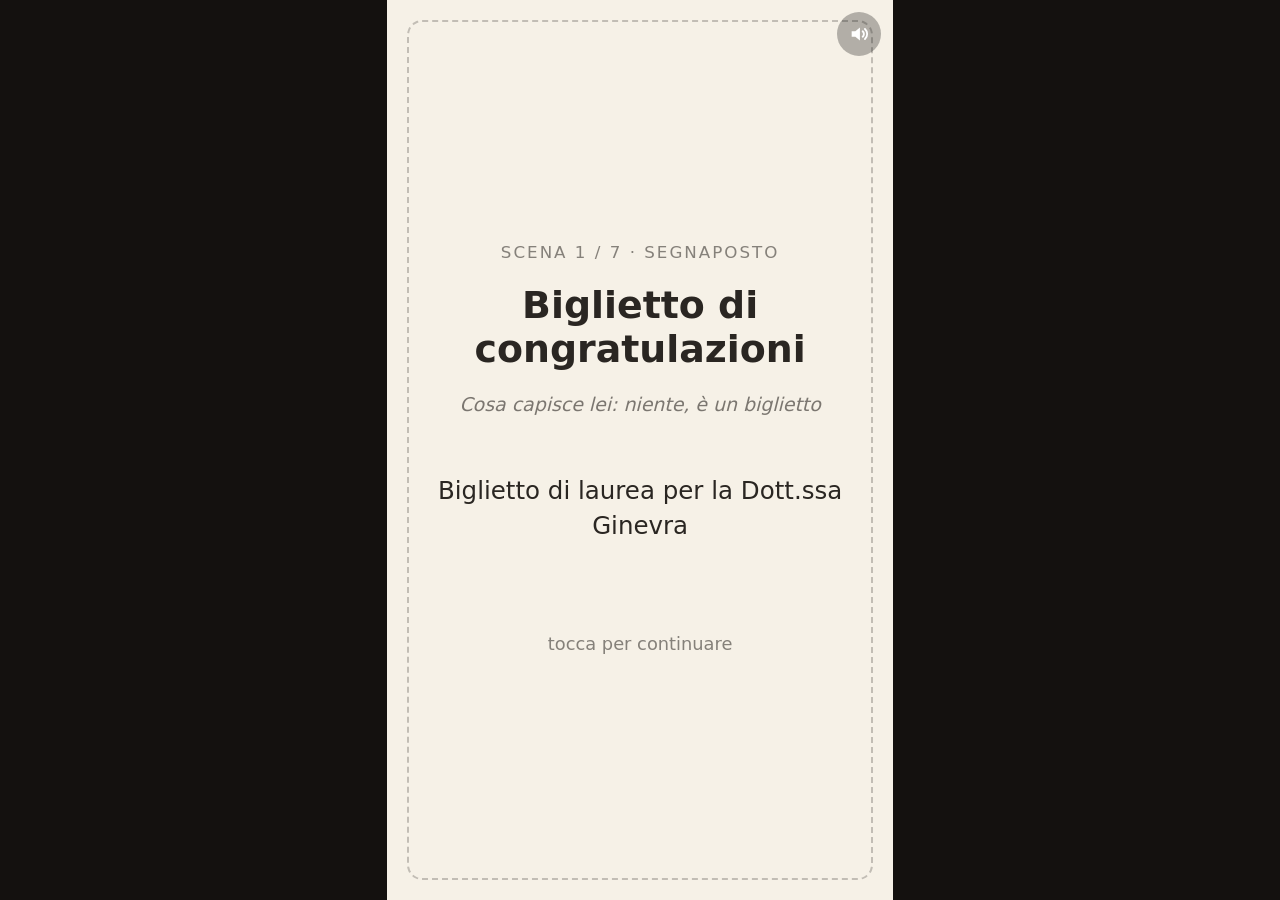
==== index.html @ 0f9c4acb "Impalcatura: motore scene, audio, input e 7 scene segnaposto - Shell della pagina con palco vertical" ====
<!doctype html>
<html lang="it">
<head>
  <meta charset="utf-8">
  <meta name="viewport" content="width=device-width, initial-scale=1">
  <meta name="robots" content="noindex, nofollow">
  <meta name="theme-color" content="#14110f">
  <title>Per Ginevra</title>
  <link rel="icon" href="data:,">
  <link rel="stylesheet" href="css/base.css">
  <link rel="stylesheet" href="css/scenes.css">
</head>
<body>
  <div id="frame">
    <main id="stage"></main>

    <button id="mute" type="button" aria-label="Disattiva audio" aria-pressed="false">
      <svg viewBox="0 0 24 24" width="22" height="22" fill="none" stroke="currentColor"
           stroke-width="2" stroke-linecap="round" stroke-linejoin="round" aria-hidden="true">
        <path d="M4 9v6h4l5 4V5L8 9H4z" fill="currentColor" stroke="none"/>
        <g class="mute__onde">
          <path d="M16 9a4 4 0 0 1 0 6"/>
          <path d="M18.5 6.5a7.5 7.5 0 0 1 0 11"/>
        </g>
        <g class="mute__croce">
          <path d="M16.5 9.5l5 5"/>
          <path d="M21.5 9.5l-5 5"/>
        </g>
      </svg>
    </button>
  </div>

  <script type="module" src="js/main.js"></script>
</body>
</html>
---- css/base.css ----
/* Base: reset, palco verticale, pulsante mute. Gli stili delle scene stanno in scenes.css. */

:root {
  --sfondo-esterno: #14110f;
  --carta: #f6f1e7;
  --inchiostro: #2a2622;
  color-scheme: light;
}

*,
*::before,
*::after {
  box-sizing: border-box;
}

html,
body {
  height: 100%;
  margin: 0;
  overflow: hidden;
  overscroll-behavior: none;
  background: var(--sfondo-esterno);
}

body {
  font-family: system-ui, -apple-system, "Segoe UI", Roboto, sans-serif;
  color: var(--inchiostro);
  -webkit-tap-highlight-color: transparent;
  user-select: none;
}

/* Su telefono occupa tutto lo schermo; su desktop è una colonna 9:16 centrata. */
#frame {
  position: relative;
  height: 100vh;
  height: 100dvh;
  width: min(100vw, calc(100dvh * 9 / 16));
  margin: 0 auto;
}

/* container-type: le scene possono misurarsi sul palco con le unità cqw / cqh. */
#stage {
  position: absolute;
  inset: 0;
  overflow: hidden;
  background: var(--carta);
  container-type: size;
  touch-action: none;
}

.scene {
  position: absolute;
  inset: 0;
  opacity: 0;
  transition: opacity 0.4s ease;
  font-size: 4.4cqw;
}

.scene.is-active {
  opacity: 1;
}

.scene.is-leaving {
  opacity: 0;
  pointer-events: none;
}

#mute {
  position: absolute;
  top: 12px;
  right: 12px;
  z-index: 10;
  display: grid;
  place-items: center;
  width: 44px;
  height: 44px;
  padding: 0;
  border: 0;
  border-radius: 50%;
  background: rgba(0, 0, 0, 0.28);
  color: #fff;
  cursor: pointer;
}

#mute:focus-visible {
  outline: 2px solid #fff;
  outline-offset: 2px;
}

#mute .mute__croce,
#mute.is-muted .mute__onde {
  display: none;
}

#mute.is-muted .mute__croce {
  display: block;
}
---- css/scenes.css ----
/* Stili delle scene. Cresce una scena alla volta. */

/* ---------- Segnaposto (sparisce man mano che le scene vere arrivano) ---------- */

.segnaposto {
  display: flex;
  flex-direction: column;
  justify-content: center;
  gap: 1em;
  padding: 10cqw;
  text-align: center;
  cursor: pointer;
}

.segnaposto::before {
  content: "";
  position: absolute;
  inset: 4cqw;
  border: 2px dashed rgba(42, 38, 34, 0.25);
  border-radius: 3cqw;
  pointer-events: none;
}

.segnaposto p,
.segnaposto h1 {
  margin: 0;
}

.segnaposto__num {
  font-size: 0.75em;
  letter-spacing: 0.12em;
  text-transform: uppercase;
  opacity: 0.55;
}

.segnaposto__titolo {
  font-size: 1.7em;
  line-height: 1.15;
}

.segnaposto__capisce {
  font-size: 0.85em;
  font-style: italic;
  opacity: 0.6;
}

.segnaposto__passo {
  min-height: 4.5em;
  margin-top: 1.5em !important;
  font-size: 1.1em;
  line-height: 1.4;
}

.segnaposto__barra {
  height: 4px;
  border-radius: 2px;
  background: rgba(42, 38, 34, 0.15);
  overflow: hidden;
}

.segnaposto__barra[hidden] {
  display: block;
  visibility: hidden;
}

.segnaposto__barra i {
  display: block;
  height: 100%;
  background: currentColor;
  transform: scaleX(0);
  transform-origin: left;
}

.segnaposto__gesto {
  min-height: 1.4em;
  font-size: 0.8em;
  opacity: 0.55;
}
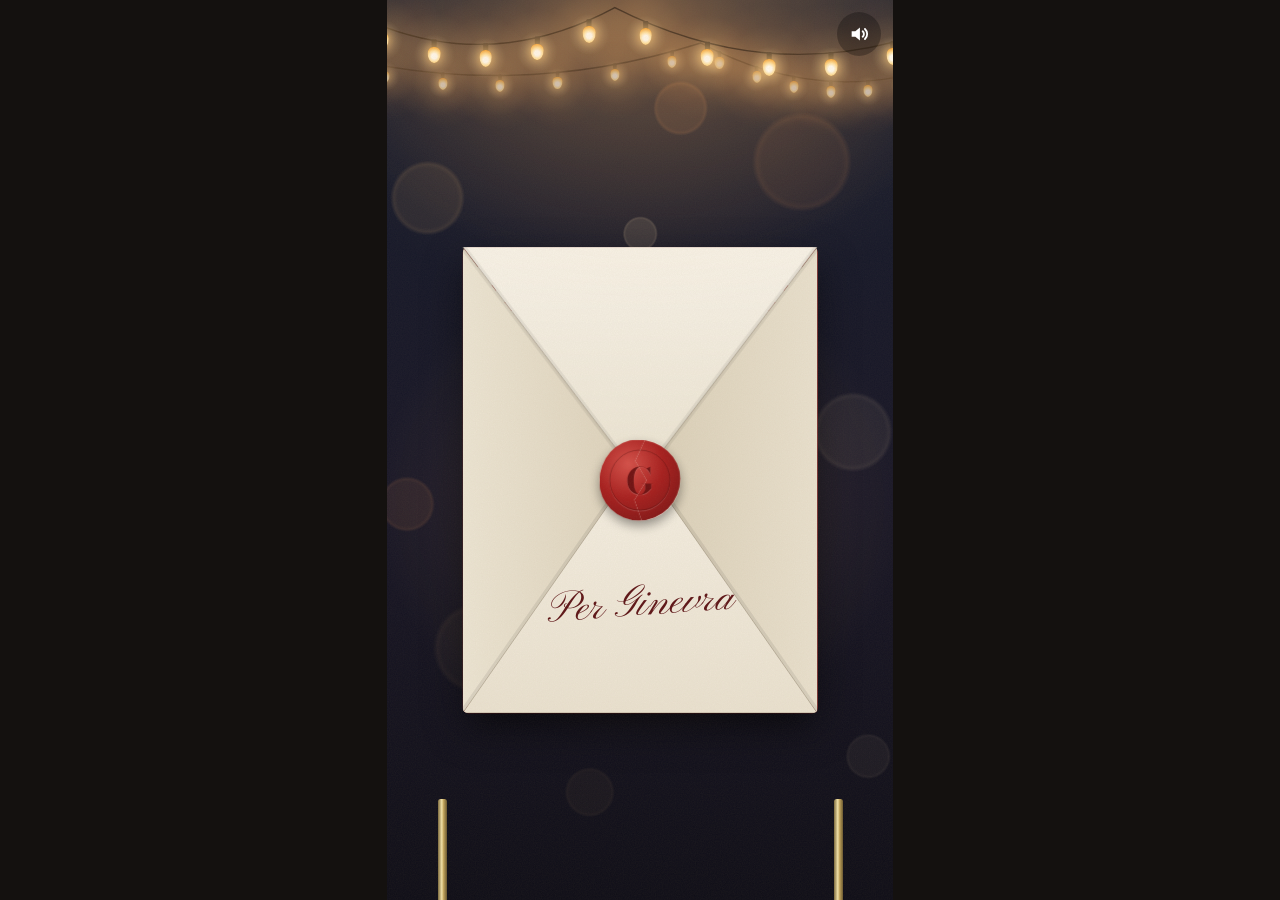
==== commit 00cfd416: "Scena 1: busta con sigillo, cartoncino inciso e festa serale - Sfondo di festa serale: fili di lucin" ====
--- a/index.html
+++ b/index.html
@@ -7,6 +7,8 @@
   <meta name="theme-color" content="#14110f">
   <title>Per Ginevra</title>
   <link rel="icon" href="data:,">
+  <link rel="preload" href="assets/fonts/pinyon-script.woff2" as="font" type="font/woff2" crossorigin>
+  <link rel="preload" href="assets/fonts/bodoni-moda.woff2" as="font" type="font/woff2" crossorigin>
   <link rel="stylesheet" href="css/base.css">
   <link rel="stylesheet" href="css/scenes.css">
 </head>
--- a/css/base.css
+++ b/css/base.css
@@ -1,4 +1,27 @@
 /* Base: reset, palco verticale, pulsante mute. Gli stili delle scene stanno in scenes.css. */
+
+/* Font incorporati nel progetto: nessuna richiesta a siti esterni. */
+@font-face {
+  font-family: "Pinyon Script";
+  src: url("../assets/fonts/pinyon-script.woff2") format("woff2");
+  font-display: block;
+}
+
+@font-face {
+  font-family: "Bodoni Moda";
+  font-style: normal;
+  font-weight: 400 700;
+  src: url("../assets/fonts/bodoni-moda.woff2") format("woff2");
+  font-display: block;
+}
+
+@font-face {
+  font-family: "Bodoni Moda";
+  font-style: italic;
+  font-weight: 400 700;
+  src: url("../assets/fonts/bodoni-moda-italic.woff2") format("woff2");
+  font-display: block;
+}
 
 :root {
   --sfondo-esterno: #14110f;
--- a/css/scenes.css
+++ b/css/scenes.css
@@ -76,3 +76,606 @@
   font-size: 0.8em;
   opacity: 0.55;
 }
+
+/* ---------- Scena 1: busta con sigillo e cartoncino ---------- */
+
+.biglietto {
+  --notte: #14131f;
+  --carta: #fbf8f2;
+  --rosso: #9b1c1f; /* inchiostro: cornice, testo, scritta sulla busta */
+  --ceralacca: #a8201f;
+  --ceralacca-scura: #6f1213;
+  --ceralacca-luce: #d5514a;
+  --fodera: #7d1a1a;
+  --grana: url("data:image/svg+xml,%3Csvg xmlns='http://www.w3.org/2000/svg' width='220' height='220'%3E%3Cfilter id='g'%3E%3CfeTurbulence type='fractalNoise' baseFrequency='.85' numOctaves='3' stitchTiles='stitch'/%3E%3CfeColorMatrix values='0 0 0 0 .36 0 0 0 0 .28 0 0 0 0 .18 0 0 0 .17 0'/%3E%3C/filter%3E%3Crect width='100%25' height='100%25' filter='url(%23g)'/%3E%3C/svg%3E");
+
+  /* Sera di festa: la luce calda delle lucine dall'alto e un alone dove sta la busta. */
+  background:
+    radial-gradient(95% 42% at 50% 0%, rgba(255, 176, 96, 0.3), transparent 72%),
+    radial-gradient(75% 38% at 50% 56%, rgba(255, 190, 120, 0.17), transparent 70%),
+    linear-gradient(180deg, #151b2c 0%, #181626 55%, #0f0e17 100%);
+  font-family: "Bodoni Moda", "Noto Serif", Georgia, serif;
+  cursor: pointer;
+}
+
+/* --- Festa: luci sfocate, fili di lucine, candele, particelle --- */
+
+.festa {
+  position: absolute;
+  inset: 0;
+  overflow: hidden;
+  pointer-events: none;
+}
+
+.festa__luce-lontana {
+  position: absolute;
+  border-radius: 50%;
+  translate: -50% -50%;
+  opacity: var(--o);
+  background: radial-gradient(circle, rgba(var(--c), 0.55) 0 56%, rgba(var(--c), 0.85) 63%, transparent 70%);
+  animation: festa-respiro calc(5s + var(--k) * 0.7s) ease-in-out calc(var(--k) * -1.3s) infinite alternate;
+}
+
+.festa__luce-lontana--a {
+  --c: 255, 196, 120;
+}
+
+.festa__luce-lontana--b {
+  --c: 255, 160, 90;
+}
+
+.festa__luce-lontana--c {
+  --c: 255, 224, 176;
+}
+
+@keyframes festa-respiro {
+  from {
+    opacity: calc(var(--o) * 0.45);
+    transform: translate(-1.5cqw, 1cqw) scale(0.94);
+  }
+  to {
+    opacity: var(--o);
+    transform: translate(1.5cqw, -1cqw) scale(1.05);
+  }
+}
+
+.festa__filo {
+  position: absolute;
+  left: 0;
+  top: 0;
+  width: 100cqw;
+  height: 30cqw;
+  transform-origin: 50% -40cqw;
+  animation: festa-dondolio 7s ease-in-out infinite alternate;
+}
+
+.festa__filo--dietro {
+  opacity: 0.72;
+  animation-duration: 9s;
+  animation-delay: -3s;
+}
+
+.festa__filo svg {
+  position: absolute;
+  inset: 0;
+  width: 100%;
+  height: 100%;
+  overflow: visible;
+}
+
+@keyframes festa-dondolio {
+  from {
+    transform: rotate(-0.7deg);
+  }
+  to {
+    transform: rotate(0.7deg);
+  }
+}
+
+/* Lampadina: l'alone è ::before, il vetro acceso è ::after. */
+.festa__lampadina {
+  position: absolute;
+  width: 0;
+  height: 0;
+  animation: festa-tremolio calc(2.6s + var(--k) * 0.31s) ease-in-out calc(var(--k) * -0.9s) infinite;
+}
+
+.festa__lampadina::before {
+  content: "";
+  position: absolute;
+  left: 0;
+  top: calc(1.6cqw * var(--r));
+  width: calc(26cqw * var(--r));
+  height: calc(26cqw * var(--r));
+  translate: -50% -50%;
+  border-radius: 50%;
+  background: radial-gradient(circle, rgba(255, 214, 150, 0.55) 0%, rgba(255, 180, 100, 0.2) 22%, rgba(255, 160, 80, 0.06) 45%, transparent 68%);
+}
+
+.festa__lampadina::after {
+  content: "";
+  position: absolute;
+  left: 0;
+  top: 0;
+  width: calc(2.5cqw * var(--r));
+  height: calc(3.3cqw * var(--r));
+  translate: -50% 0;
+  border-radius: 46% 46% 50% 50% / 38% 38% 62% 62%;
+  background: radial-gradient(circle at 50% 58%, #fffdf4 0 22%, #ffe3a3 48%, #f5a93f 82%, #c9792a 100%);
+  box-shadow: 0 0 calc(2.2cqw * var(--r)) rgba(255, 196, 110, 0.9);
+}
+
+@keyframes festa-tremolio {
+  0%,
+  100% {
+    opacity: 1;
+  }
+  38% {
+    opacity: 0.84;
+  }
+  52% {
+    opacity: 0.98;
+  }
+  74% {
+    opacity: 0.9;
+  }
+}
+
+/* Candele fontana: due tubi dorati che salgono dal basso quando arriva la busta. */
+.festa__candela {
+  position: absolute;
+  bottom: 0;
+  z-index: 2;
+  width: 1.8cqw;
+  height: 20cqw;
+  border-radius: 0.5cqw 0.5cqw 0 0;
+  background: linear-gradient(90deg, #7d6a3c, #f4e4a9 42%, #c2a55c 62%, #6a582f);
+  transform: translateY(110%);
+  transition: transform 0.5s cubic-bezier(0.2, 0.8, 0.3, 1);
+  pointer-events: none;
+}
+
+.festa__candela--sx {
+  left: 10cqw;
+}
+
+.festa__candela--dx {
+  right: 10cqw;
+}
+
+.is-arrivata .festa__candela {
+  transform: none;
+}
+
+.is-sola .festa__candela {
+  transform: translateY(110%);
+  transition-duration: 0.8s;
+}
+
+.festa__particelle {
+  position: absolute;
+  inset: 0;
+  z-index: 7;
+  width: 100%;
+  height: 100%;
+  pointer-events: none;
+}
+
+/* Velo di luce calda dall'alto, sopra a tutto: le lucine "illuminano" busta e cartoncino. */
+.festa__alone {
+  position: absolute;
+  inset: 0;
+  z-index: 8;
+  background: radial-gradient(110% 48% at 50% 0%, rgba(255, 184, 104, 0.13), transparent 72%);
+  pointer-events: none;
+}
+
+/* Grana della carta su tutta la scena. */
+.biglietto::after {
+  content: "";
+  position: absolute;
+  inset: 0;
+  z-index: 9;
+  background: var(--grana);
+  opacity: 0.45;
+  pointer-events: none;
+}
+
+/* La busta è un contenitore fermo: si muovono i suoi pezzi, così il cartoncino
+   può stare tra il retro e la tasca. */
+.busta {
+  position: absolute;
+  left: 50%;
+  top: calc(50% + 6cqw);
+  z-index: 3;
+  width: 70cqw;
+  height: 92cqw;
+  translate: -50% -50%;
+  perspective: 220cqw;
+  animation: busta-arriva 1.4s cubic-bezier(0.25, 0.7, 0.3, 1) backwards;
+}
+
+/* La busta scende dall'alto ondeggiando e si posa con un piccolo rimbalzo. */
+@keyframes busta-arriva {
+  0% {
+    transform: translateY(-125cqh) rotate(-13deg);
+  }
+  62% {
+    transform: translateY(1.8cqw) rotate(2deg);
+  }
+  80% {
+    transform: translateY(-0.9cqw) rotate(-0.6deg);
+  }
+  100% {
+    transform: none;
+  }
+}
+
+.busta__retro {
+  position: absolute;
+  inset: 0;
+  z-index: 1;
+  border-radius: 1cqw;
+  background: var(--fodera);
+  box-shadow: 0 3cqw 8cqw rgba(0, 0, 0, 0.45);
+}
+
+.busta__tasca {
+  position: absolute;
+  inset: 0;
+  z-index: 3;
+  overflow: hidden;
+  border-radius: 1cqw;
+}
+
+.busta__tasca svg,
+.busta__faccia svg {
+  display: block;
+  width: 100%;
+  height: 100%;
+}
+
+/* "Per Ginevra", scritto a mano sul lembo inferiore. */
+.busta__scritta {
+  position: absolute;
+  left: 0;
+  right: 0;
+  top: 72%;
+  font-family: "Pinyon Script", cursive;
+  font-size: 8.6cqw;
+  line-height: 1;
+  text-align: center;
+  color: #5e1517;
+  rotate: -4deg;
+}
+
+.busta__lembo {
+  position: absolute;
+  left: 0;
+  top: 0;
+  z-index: 4;
+  width: 100%;
+  height: 50%;
+  transform-origin: 50% 0;
+  transform-style: preserve-3d;
+  transition: transform 0.7s cubic-bezier(0.4, 0, 0.2, 1);
+}
+
+.busta__faccia {
+  position: absolute;
+  inset: 0;
+  backface-visibility: hidden;
+}
+
+.busta__faccia--dentro {
+  transform: rotateX(180deg);
+}
+
+/* Sigillo di ceralacca: due metà che si separano lungo una crepa. */
+.sigillo {
+  position: absolute;
+  left: 50%;
+  top: 50%;
+  z-index: 5;
+  width: 16cqw;
+  height: 16cqw;
+  translate: -50% -50%;
+  animation: sigillo-respiro 2.4s ease-in-out 1.6s infinite;
+}
+
+.sigillo::before,
+.sigillo::after {
+  content: "";
+  position: absolute;
+  inset: 0;
+  border-radius: 50%;
+  transition: opacity 0.2s ease;
+}
+
+.sigillo::before {
+  box-shadow: 0 1cqw 2.2cqw rgba(0, 0, 0, 0.4);
+}
+
+.sigillo::after {
+  border: 1px solid rgba(255, 255, 255, 0.6);
+  opacity: 0;
+  animation: sigillo-onda 2.4s ease-out 1.6s infinite;
+}
+
+.sigillo__meta {
+  position: absolute;
+  inset: 0;
+  display: grid;
+  place-items: center;
+  border-radius: 47% 53% 51% 49% / 52% 48% 52% 48%;
+  background: radial-gradient(circle at 36% 30%, var(--ceralacca-luce), var(--ceralacca) 45%, var(--ceralacca-scura) 100%);
+  transition: transform 0.45s cubic-bezier(0.3, 0.6, 0.4, 1), opacity 0.3s ease 0.15s;
+}
+
+.sigillo__meta::before {
+  content: "";
+  position: absolute;
+  inset: 2cqw;
+  border: 0.35cqw solid rgba(60, 5, 5, 0.3);
+  border-radius: 50%;
+  box-shadow: 0 0.2cqw 0 rgba(255, 255, 255, 0.16);
+}
+
+.sigillo__meta span {
+  font-size: 7.2cqw;
+  font-weight: 700;
+  line-height: 1;
+  color: var(--ceralacca-scura);
+  text-shadow: 0 0.25cqw 0 rgba(255, 255, 255, 0.2);
+}
+
+.sigillo__meta--sx {
+  clip-path: polygon(0 0, 56% 0, 44% 26%, 58% 50%, 43% 74%, 52% 100%, 0 100%);
+}
+
+.sigillo__meta--dx {
+  clip-path: polygon(56% 0, 100% 0, 100% 100%, 52% 100%, 43% 74%, 58% 50%, 44% 26%);
+}
+
+@keyframes sigillo-respiro {
+  50% {
+    transform: scale(1.06);
+  }
+}
+
+@keyframes sigillo-onda {
+  0% {
+    transform: scale(1);
+    opacity: 0.7;
+  }
+  70%,
+  100% {
+    transform: scale(1.7);
+    opacity: 0;
+  }
+}
+
+/* Cartoncino: dentro la busta è ridotto, poi va al centro a grandezza piena.
+   Carta bianca di cotone, tutto stampato e scritto in un solo rosso. */
+.cartoncino {
+  position: absolute;
+  left: 50%;
+  top: 50%;
+  z-index: 2;
+  display: flex;
+  flex-direction: column;
+  align-items: center;
+  width: 80cqw;
+  height: 112cqw;
+  margin: 0;
+  padding: 15.3cqw 12cqw 12.6cqw;
+  translate: -50% -50%;
+  transform: translateY(1cqw) scale(0.8);
+  transition: transform 0.9s cubic-bezier(0.3, 0, 0.2, 1);
+  border-radius: 0.5cqw;
+  background: var(--grana), linear-gradient(160deg, #fffefb, var(--carta) 65%, #f7f3ea);
+  box-shadow: 0 2cqw 6cqw rgba(0, 0, 0, 0.35);
+  color: var(--rosso);
+  text-align: center;
+}
+
+/* :where tiene bassa la specificità, così i margini dei singoli elementi qui sotto valgono. */
+.cartoncino :where(p, h1) {
+  margin: 0;
+}
+
+.cartoncino__cornice {
+  position: absolute;
+  inset: 0;
+  pointer-events: none;
+}
+
+.cornice {
+  display: block;
+  width: 100%;
+  height: 100%;
+  fill: none;
+  stroke: currentColor;
+  stroke-width: 0.9;
+  stroke-linecap: round;
+  stroke-linejoin: round;
+}
+
+.cornice__foglia {
+  fill: var(--carta);
+}
+
+.cornice__pieno {
+  fill: currentColor;
+  stroke: none;
+}
+
+.cartoncino__titolo {
+  font-family: "Pinyon Script", cursive;
+  font-size: 9.3cqw;
+  font-weight: 400;
+  line-height: 1.1;
+  white-space: nowrap;
+}
+
+.cartoncino__nome {
+  margin-top: 1.4cqw;
+  font-size: 2.9cqw;
+  letter-spacing: 0.34em;
+  text-indent: 0.34em;
+  text-transform: uppercase;
+}
+
+.cartoncino__fregio {
+  width: 16cqw;
+  margin-top: 3cqw;
+}
+
+.cartoncino__fregio svg {
+  display: block;
+  width: 100%;
+}
+
+.cartoncino__testo {
+  margin-top: 3.2cqw;
+  font-size: 3.6cqw;
+  line-height: 1.55;
+  letter-spacing: 0.015em;
+  text-wrap: balance;
+}
+
+.cartoncino__testo p + p {
+  margin-top: 0.55em;
+}
+
+.cartoncino__firma {
+  margin-top: 4.6cqw;
+  font-family: "Pinyon Script", cursive;
+  font-size: 8.6cqw;
+  line-height: 1;
+}
+
+.cartoncino__ps {
+  margin-top: 2cqw;
+  font-size: 3cqw;
+  font-style: italic;
+}
+
+.cartoncino .cartoncino__data {
+  margin-top: auto;
+  font-size: 2.4cqw;
+  letter-spacing: 0.34em;
+  text-indent: 0.34em;
+  text-transform: uppercase;
+}
+
+.cartoncino .rivela {
+  opacity: 0;
+  transform: translateY(1.5cqw);
+  transition: opacity 0.7s ease, transform 0.7s ease;
+  transition-delay: calc(var(--i) * 0.45s);
+}
+
+/* Angolo che si arriccia: invita al secondo tap e anticipa la pergamena. */
+.cartoncino__angolo {
+  position: absolute;
+  right: 0;
+  bottom: 0;
+  width: 0;
+  height: 0;
+  border-top-left-radius: 0.6cqw;
+  background: linear-gradient(135deg, #f3eee3 0%, #d9d0bd 48%, var(--notte) 50%);
+}
+
+@keyframes angolo-arriccia {
+  0%,
+  100% {
+    width: 0;
+    height: 0;
+  }
+  50% {
+    width: 8cqw;
+    height: 8cqw;
+  }
+}
+
+/* Stati della sequenza, aggiunti uno dopo l'altro da 01-biglietto.js */
+
+.is-rotto .sigillo {
+  animation: none;
+}
+
+.is-rotto .sigillo::before,
+.is-rotto .sigillo::after {
+  opacity: 0;
+  animation: none;
+}
+
+.is-rotto .sigillo__meta--sx {
+  transform: translate(-3cqw, 2.5cqw) rotate(-18deg);
+  opacity: 0;
+}
+
+.is-rotto .sigillo__meta--dx {
+  transform: translate(3cqw, 2.5cqw) rotate(18deg);
+  opacity: 0;
+}
+
+.is-aperta .busta__lembo {
+  transform: rotateX(180deg);
+}
+
+.is-dietro .busta__lembo {
+  z-index: 1;
+}
+
+.is-fuori .cartoncino {
+  transform: translateY(-40cqw) scale(0.8);
+}
+
+.is-sola .busta__retro,
+.is-sola .busta__tasca,
+.is-sola .busta__lembo {
+  opacity: 0;
+  transition: transform 0.8s cubic-bezier(0.5, 0, 0.8, 0.4), opacity 0.45s ease 0.3s;
+}
+
+.is-sola .busta__retro,
+.is-sola .busta__tasca {
+  transform: translateY(120cqh) rotate(5deg);
+}
+
+.is-sola .busta__lembo {
+  transform: translateY(120cqh) rotateX(180deg);
+}
+
+.is-sola .cartoncino {
+  transform: translateY(-6cqw) scale(1);
+}
+
+.is-scritta .cartoncino .rivela {
+  opacity: 1;
+  transform: none;
+}
+
+.is-pronta .cartoncino__angolo {
+  animation: angolo-arriccia 2.6s ease-in-out 2.5s infinite;
+}
+
+@media (prefers-reduced-motion: reduce) {
+  .busta,
+  .festa__filo,
+  .festa__lampadina,
+  .festa__luce-lontana,
+  .sigillo,
+  .sigillo::after {
+    animation: none;
+  }
+
+  .is-pronta .cartoncino__angolo {
+    width: 5cqw;
+    height: 5cqw;
+    animation: none;
+  }
+}
+
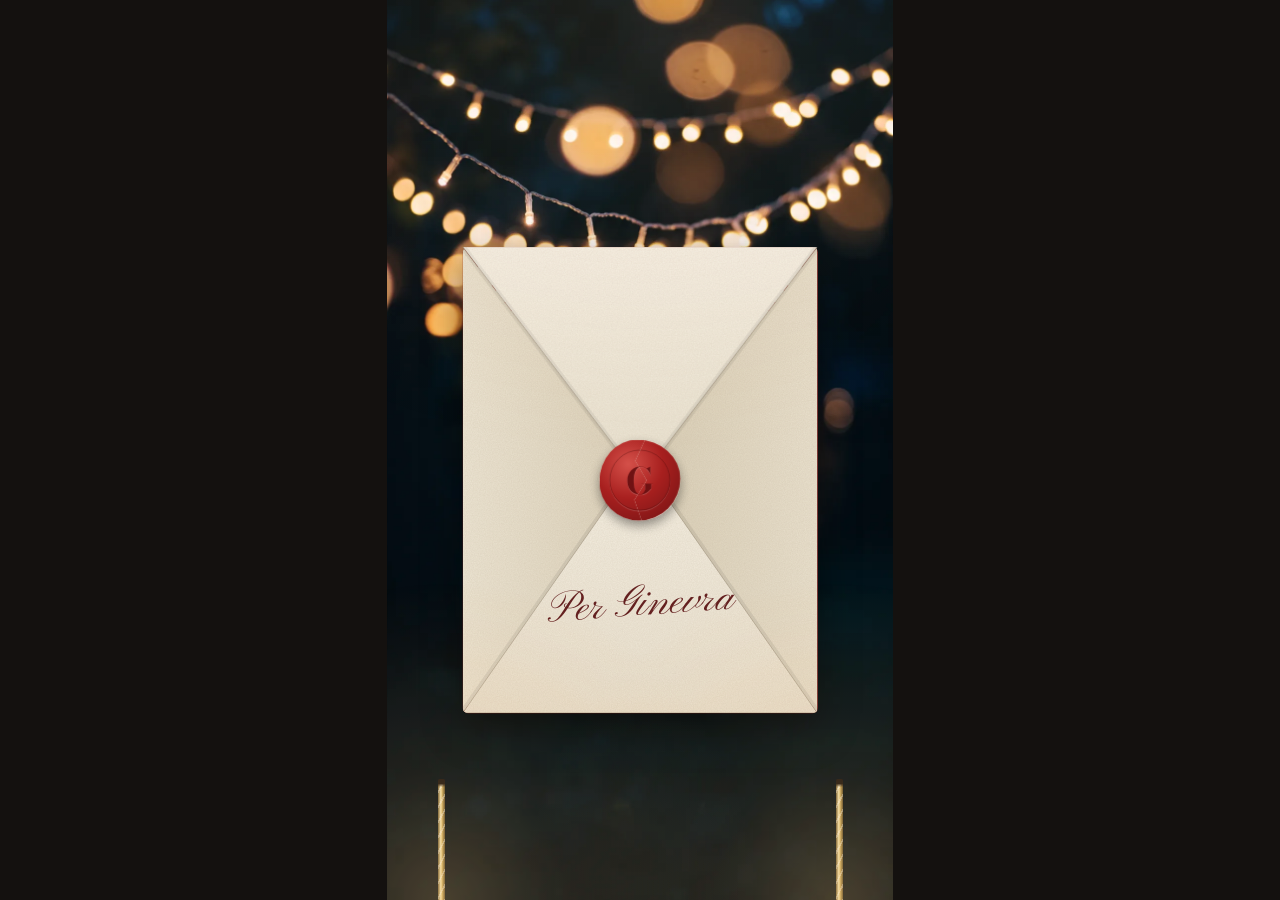
==== commit 7853f99c: "Sottofondo per la tesi, suoni del diagramma più bassi, via il pulsante mute Scena 3: pizzicato in pu" ====
--- a/index.html
+++ b/index.html
@@ -15,21 +15,6 @@
 <body>
   <div id="frame">
     <main id="stage"></main>
-
-    <button id="mute" type="button" aria-label="Disattiva audio" aria-pressed="false">
-      <svg viewBox="0 0 24 24" width="22" height="22" fill="none" stroke="currentColor"
-           stroke-width="2" stroke-linecap="round" stroke-linejoin="round" aria-hidden="true">
-        <path d="M4 9v6h4l5 4V5L8 9H4z" fill="currentColor" stroke="none"/>
-        <g class="mute__onde">
-          <path d="M16 9a4 4 0 0 1 0 6"/>
-          <path d="M18.5 6.5a7.5 7.5 0 0 1 0 11"/>
-        </g>
-        <g class="mute__croce">
-          <path d="M16.5 9.5l5 5"/>
-          <path d="M21.5 9.5l-5 5"/>
-        </g>
-      </svg>
-    </button>
   </div>
 
   <script type="module" src="js/main.js"></script>
--- a/css/base.css
+++ b/css/base.css
@@ -1,4 +1,4 @@
-/* Base: reset, palco verticale, pulsante mute. Gli stili delle scene stanno in scenes.css. */
+/* Base: reset e palco verticale. Gli stili delle scene stanno in scenes.css. */
 
 /* Font incorporati nel progetto: nessuna richiesta a siti esterni. */
 @font-face {
@@ -77,6 +77,7 @@
   opacity: 0;
   transition: opacity 0.4s ease;
   font-size: 4.4cqw;
+  isolation: isolate; /* ogni scena è un piano a sé: i suoi livelli non scavalcano la scena sopra */
 }
 
 .scene.is-active {
@@ -87,34 +88,3 @@
   opacity: 0;
   pointer-events: none;
 }
-
-#mute {
-  position: absolute;
-  top: 12px;
-  right: 12px;
-  z-index: 10;
-  display: grid;
-  place-items: center;
-  width: 44px;
-  height: 44px;
-  padding: 0;
-  border: 0;
-  border-radius: 50%;
-  background: rgba(0, 0, 0, 0.28);
-  color: #fff;
-  cursor: pointer;
-}
-
-#mute:focus-visible {
-  outline: 2px solid #fff;
-  outline-offset: 2px;
-}
-
-#mute .mute__croce,
-#mute.is-muted .mute__onde {
-  display: none;
-}
-
-#mute.is-muted .mute__croce {
-  display: block;
-}
--- a/css/scenes.css
+++ b/css/scenes.css
@@ -90,9 +90,24 @@
   --grana: url("data:image/svg+xml,%3Csvg xmlns='http://www.w3.org/2000/svg' width='220' height='220'%3E%3Cfilter id='g'%3E%3CfeTurbulence type='fractalNoise' baseFrequency='.85' numOctaves='3' stitchTiles='stitch'/%3E%3CfeColorMatrix values='0 0 0 0 .36 0 0 0 0 .28 0 0 0 0 .18 0 0 0 .17 0'/%3E%3C/filter%3E%3Crect width='100%25' height='100%25' filter='url(%23g)'/%3E%3C/svg%3E");
 
   /* Sera di festa: la luce calda delle lucine dall'alto e un alone dove sta la busta. */
+  /* Le sfumature hanno molti passaggi perché la luce si spenga piano, senza fasce visibili. */
   background:
-    radial-gradient(95% 42% at 50% 0%, rgba(255, 176, 96, 0.3), transparent 72%),
-    radial-gradient(75% 38% at 50% 56%, rgba(255, 190, 120, 0.17), transparent 70%),
+    radial-gradient(
+      130% 58% at 50% -6%,
+      rgba(255, 178, 100, 0.34) 0%,
+      rgba(255, 176, 98, 0.24) 18%,
+      rgba(255, 172, 94, 0.14) 38%,
+      rgba(255, 168, 90, 0.07) 58%,
+      rgba(255, 164, 86, 0.025) 78%,
+      transparent 100%
+    ),
+    radial-gradient(
+      85% 42% at 50% 55%,
+      rgba(255, 196, 130, 0.1) 0%,
+      rgba(255, 190, 124, 0.06) 40%,
+      rgba(255, 186, 120, 0.02) 72%,
+      transparent 100%
+    ),
     linear-gradient(180deg, #151b2c 0%, #181626 55%, #0f0e17 100%);
   font-family: "Bodoni Moda", "Noto Serif", Georgia, serif;
   cursor: pointer;
@@ -112,8 +127,9 @@
   border-radius: 50%;
   translate: -50% -50%;
   opacity: var(--o);
-  background: radial-gradient(circle, rgba(var(--c), 0.55) 0 56%, rgba(var(--c), 0.85) 63%, transparent 70%);
-  animation: festa-respiro calc(5s + var(--k) * 0.7s) ease-in-out calc(var(--k) * -1.3s) infinite alternate;
+  /* Un disco di luce pieno con il bordo morbido, senza anello. */
+  background: radial-gradient(circle, rgba(var(--c), 0.6) 0%, rgba(var(--c), 0.56) 46%, rgba(var(--c), 0.34) 60%, rgba(var(--c), 0.1) 68%, transparent 74%);
+  animation: festa-respiro calc(5s + var(--k) * 0.7s) ease-in-out calc(var(--k) * -1.3s - var(--ora, 0s)) infinite alternate;
 }
 
 .festa__luce-lontana--a {
@@ -146,13 +162,13 @@
   width: 100cqw;
   height: 30cqw;
   transform-origin: 50% -40cqw;
-  animation: festa-dondolio 7s ease-in-out infinite alternate;
+  animation: festa-dondolio 7s ease-in-out calc(0s - var(--ora, 0s)) infinite alternate;
 }
 
 .festa__filo--dietro {
   opacity: 0.72;
   animation-duration: 9s;
-  animation-delay: -3s;
+  animation-delay: calc(-3s - var(--ora, 0s));
 }
 
 .festa__filo svg {
@@ -177,7 +193,7 @@
   position: absolute;
   width: 0;
   height: 0;
-  animation: festa-tremolio calc(2.6s + var(--k) * 0.31s) ease-in-out calc(var(--k) * -0.9s) infinite;
+  animation: festa-tremolio calc(2.6s + var(--k) * 0.31s) ease-in-out calc(var(--k) * -0.9s - var(--ora, 0s)) infinite;
 }
 
 .festa__lampadina::before {
@@ -185,11 +201,19 @@
   position: absolute;
   left: 0;
   top: calc(1.6cqw * var(--r));
-  width: calc(26cqw * var(--r));
-  height: calc(26cqw * var(--r));
+  width: calc(24cqw * var(--r));
+  height: calc(24cqw * var(--r));
   translate: -50% -50%;
   border-radius: 50%;
-  background: radial-gradient(circle, rgba(255, 214, 150, 0.55) 0%, rgba(255, 180, 100, 0.2) 22%, rgba(255, 160, 80, 0.06) 45%, transparent 68%);
+  background: radial-gradient(
+    circle,
+    rgba(255, 214, 150, 0.5) 0%,
+    rgba(255, 196, 124, 0.24) 12%,
+    rgba(255, 180, 104, 0.1) 28%,
+    rgba(255, 170, 92, 0.04) 46%,
+    rgba(255, 164, 86, 0.012) 60%,
+    transparent 70%
+  );
 }
 
 .festa__lampadina::after {
@@ -226,12 +250,28 @@
   position: absolute;
   bottom: 0;
   z-index: 2;
-  width: 1.8cqw;
-  height: 20cqw;
-  border-radius: 0.5cqw 0.5cqw 0 0;
-  background: linear-gradient(90deg, #7d6a3c, #f4e4a9 42%, #c2a55c 62%, #6a582f);
+  width: 1.4cqw;
+  height: 24cqw;
+  border-radius: 0.3cqw 0.3cqw 0 0;
+  /* Tubo di stagnola dorata, con le righe diagonali dell'incarto e la punta annerita. */
+  background:
+    linear-gradient(180deg, #1c1611 0 0.9cqw, transparent 1.6cqw),
+    repeating-linear-gradient(118deg, transparent 0 1.1cqw, rgba(255, 255, 255, 0.34) 1.1cqw 1.4cqw),
+    linear-gradient(90deg, #6a582f, #f6e8b2 40%, #c9ac62 62%, #5a4a27);
   transform: translateY(110%);
   transition: transform 0.5s cubic-bezier(0.2, 0.8, 0.3, 1);
+  pointer-events: none;
+}
+
+/* La luce calda che le fontane gettano intorno: la sua opacità segue la forza del getto. */
+.festa__riverbero {
+  position: absolute;
+  inset: 0;
+  z-index: 6;
+  opacity: 0;
+  background:
+    radial-gradient(62% 36% at 11% 100%, rgba(255, 196, 120, 0.34) 0%, rgba(255, 180, 100, 0.14) 40%, transparent 100%),
+    radial-gradient(62% 36% at 89% 100%, rgba(255, 196, 120, 0.34) 0%, rgba(255, 180, 100, 0.14) 40%, transparent 100%);
   pointer-events: none;
 }
 
@@ -266,19 +306,33 @@
   position: absolute;
   inset: 0;
   z-index: 8;
-  background: radial-gradient(110% 48% at 50% 0%, rgba(255, 184, 104, 0.13), transparent 72%);
+  background: radial-gradient(
+    120% 55% at 50% -4%,
+    rgba(255, 184, 104, 0.13) 0%,
+    rgba(255, 180, 100, 0.08) 30%,
+    rgba(255, 176, 96, 0.03) 62%,
+    transparent 100%
+  );
   pointer-events: none;
 }
 
-/* Grana della carta su tutta la scena. */
-.biglietto::after {
+/* Grana della carta: solo sulla busta (il cartoncino e il rotolo hanno la loro). */
+.busta__tasca::after,
+.busta__faccia--fuori::after {
   content: "";
   position: absolute;
   inset: 0;
-  z-index: 9;
   background: var(--grana);
-  opacity: 0.45;
   pointer-events: none;
+}
+
+.busta__faccia--fuori::after {
+  clip-path: polygon(0 0, 100% 0, 50% 100%);
+}
+
+/* Sulla tasca la grana segue la sagoma: non deve velare il cartoncino dentro la scollatura. */
+.busta__tasca::after {
+  clip-path: polygon(0 0, 50% 46%, 100% 0, 100% 100%, 0 100%);
 }
 
 /* La busta è un contenitore fermo: si muovono i suoi pezzi, così il cartoncino
@@ -611,14 +665,49 @@
   animation: none;
 }
 
+/* Le due metà restano piene: schizzano di lato, poi cadono ruotando e spariscono solo in fondo. */
 .is-rotto .sigillo__meta--sx {
-  transform: translate(-3cqw, 2.5cqw) rotate(-18deg);
-  opacity: 0;
+  animation: sigillo-cade-sx 0.95s forwards;
 }
 
 .is-rotto .sigillo__meta--dx {
-  transform: translate(3cqw, 2.5cqw) rotate(18deg);
-  opacity: 0;
+  animation: sigillo-cade-dx 1.05s forwards;
+}
+
+@keyframes sigillo-cade-sx {
+  0% {
+    transform: none;
+    animation-timing-function: cubic-bezier(0.2, 0.8, 0.3, 1);
+  }
+  16% {
+    transform: translate(-2cqw, -0.7cqw) rotate(-11deg);
+    animation-timing-function: cubic-bezier(0.55, 0, 0.9, 0.5);
+  }
+  82% {
+    opacity: 1;
+  }
+  100% {
+    transform: translate(-9cqw, 85cqw) rotate(-95deg);
+    opacity: 0;
+  }
+}
+
+@keyframes sigillo-cade-dx {
+  0% {
+    transform: none;
+    animation-timing-function: cubic-bezier(0.2, 0.8, 0.3, 1);
+  }
+  16% {
+    transform: translate(2.2cqw, -0.5cqw) rotate(13deg);
+    animation-timing-function: cubic-bezier(0.55, 0, 0.9, 0.5);
+  }
+  82% {
+    opacity: 1;
+  }
+  100% {
+    transform: translate(7cqw, 92cqw) rotate(120deg);
+    opacity: 0;
+  }
 }
 
 .is-aperta .busta__lembo {
@@ -637,7 +726,7 @@
 .is-sola .busta__tasca,
 .is-sola .busta__lembo {
   opacity: 0;
-  transition: transform 0.8s cubic-bezier(0.5, 0, 0.8, 0.4), opacity 0.45s ease 0.3s;
+  transition: transform 0.65s cubic-bezier(0.5, 0, 0.9, 0.5), opacity 0.3s ease 0.4s;
 }
 
 .is-sola .busta__retro,
@@ -649,8 +738,11 @@
   transform: translateY(120cqh) rotateX(180deg);
 }
 
+/* Prima la busta cade via, poi il cartoncino (ancora della sua misura "in busta")
+   si ingrandisce e va al centro: così non risulta mai più largo della busta che lo contiene. */
 .is-sola .cartoncino {
   transform: translateY(-6cqw) scale(1);
+  transition: transform 0.85s cubic-bezier(0.3, 0, 0.2, 1) 0.35s;
 }
 
 .is-scritta .cartoncino .rivela {
@@ -679,3 +771,2487 @@
   }
 }
 
+/* ---------- Scena 2: il cartoncino si arrotola in una pergamena ---------- */
+
+/* Stesso posto in cui la scena 1 lascia il cartoncino: al centro del palco. */
+.pergamena__foglio {
+  position: absolute;
+  left: 50%;
+  top: 50%;
+  z-index: 3;
+  width: 80cqw;
+  height: 112cqw;
+  translate: -50% -50%;
+}
+
+.pergamena .cartoncino {
+  left: 0;
+  top: 0;
+  translate: none;
+  transform: none;
+  transition: none;
+}
+
+.pergamena .cartoncino .rivela {
+  transition: none;
+}
+
+.pergamena .cartoncino__angolo {
+  display: none;
+}
+
+/* Il rotolo: un cilindro di carta (si vede il retro bianco del cartoncino). */
+.rotolo {
+  position: absolute;
+  left: 0;
+  top: 0;
+  z-index: 3;
+  width: 0;
+  height: 0;
+  visibility: hidden;
+  border-radius: 1.6cqw / 50%;
+  background:
+    var(--grana),
+    linear-gradient(180deg, #b3a78f 0%, #e7e0d0 17%, #fffdf8 42%, #f0e9da 68%, #a39780 100%);
+  box-shadow:
+    0 -1.2cqw 2.6cqw rgba(50, 35, 20, 0.34),
+    0 1.6cqw 3cqw rgba(0, 0, 0, 0.42);
+}
+
+/* L'estremità a vista, con gli strati di carta arrotolata. */
+.rotolo::after {
+  content: "";
+  position: absolute;
+  right: 0;
+  top: 0;
+  height: 100%;
+  aspect-ratio: 0.38;
+  translate: 50% 0;
+  border-radius: 50%;
+  background: repeating-radial-gradient(ellipse closest-side at 50% 50%, #c4b79c 0 9%, #f7f2e7 9% 27%);
+  box-shadow: inset 0 0 0 0.15cqw #b1a58b;
+}
+
+/* Si raddrizza con un piccolo rimbalzo, come un oggetto che si assesta. */
+.is-arrotolata .rotolo {
+  transition: transform 0.8s cubic-bezier(0.3, 1.4, 0.5, 1);
+}
+
+/* Nastro: il centro del rotolo sta nel punto (15, 12) del disegno. */
+.nastro {
+  position: absolute;
+  left: 0;
+  top: 0;
+  z-index: 4;
+  width: 30cqw;
+  height: 34cqw;
+  translate: -50% calc(-12 / 34 * 100%);
+  pointer-events: none;
+}
+
+.nastro svg {
+  display: block;
+  width: 100%;
+  height: 100%;
+  overflow: visible;
+}
+
+/* La striscia di raso: si srotola dal bordo alto del palco fino al centro del rotolo,
+   restando sempre in vista; poi il capo in alto cade e il nastro si raccoglie nel fiocco. */
+.nastro__caduta {
+  position: absolute;
+  left: 50%;
+  top: 0;
+  z-index: 4;
+  width: 2.6cqw;
+  height: 50cqh;
+  margin-left: -1.3cqw;
+  background:
+    linear-gradient(180deg, rgba(0, 0, 0, 0.18), transparent 30%, rgba(255, 255, 255, 0.08) 60%, transparent),
+    linear-gradient(90deg, #7c1416, #c52c2e 40%, #8e1b1d);
+  transform: scaleY(0);
+  transform-origin: 50% 0;
+  pointer-events: none;
+}
+
+.is-nastro .nastro__caduta {
+  transform: none;
+  transition: transform 0.85s cubic-bezier(0.3, 0.1, 0.3, 1);
+}
+
+.is-fiocco .nastro__caduta {
+  transform: scaleY(0);
+  transform-origin: 50% 100%;
+  transition: transform 0.38s cubic-bezier(0.6, 0, 0.9, 0.4);
+}
+
+.nastro__fascia {
+  transform: scaleY(0);
+  transform-origin: 15px 7px;
+  transition: transform 0.25s ease-out;
+}
+
+.nastro__anello,
+.nastro__nodo {
+  transform: scale(0);
+  transform-origin: 15px 12px;
+  transition: transform 0.45s cubic-bezier(0.3, 1.7, 0.5, 1) 0.12s;
+}
+
+.nastro__coda {
+  transform: scaleY(0);
+  transform-origin: 15px 13px;
+  transition: transform 0.35s ease-out 0.28s;
+}
+
+.is-fiocco .nastro__fascia,
+.is-fiocco .nastro__anello,
+.is-fiocco .nastro__nodo,
+.is-fiocco .nastro__coda {
+  transform: none;
+}
+
+/* ---------- Scena 3: il diagramma BPMN ---------- */
+
+.processo {
+  --tratto: #22242a;
+  --accento: #b3262a;
+  --tenue: #8a8f99;
+  --sans: Roboto, "Segoe UI", system-ui, sans-serif;
+}
+
+/* La tela bianca del programma di modellazione: copre la festa in dissolvenza. */
+.processo__tela {
+  position: absolute;
+  inset: 0;
+  z-index: 10;
+  overflow: hidden;
+  background: #fbfbfc;
+  color: var(--tratto);
+  font-family: var(--sans);
+  opacity: 0;
+  transition: opacity 0.9s ease;
+}
+
+.is-tela .processo__tela {
+  opacity: 1;
+}
+
+/* Il "mondo" è il foglio del diagramma, più alto dello schermo: la telecamera lo fa scorrere. */
+.processo__mondo {
+  position: absolute;
+  left: 0;
+  top: 15cqw;
+  width: 100cqw;
+  height: 400cqw;
+  transition: transform 0.9s cubic-bezier(0.4, 0, 0.2, 1);
+}
+
+.processo__tela .processo__mondo {
+  background-image: radial-gradient(circle, #c3c8d0 0.24cqw, transparent 0.3cqw);
+  background-position: 2cqw 2cqw;
+  background-size: 4cqw 4cqw;
+}
+
+/* I bordi laterali della vasca, per tutta l'altezza. */
+.processo__tela .processo__mondo::before {
+  content: "";
+  position: absolute;
+  left: 2cqw;
+  right: 2cqw;
+  top: 14cqw;
+  bottom: 0;
+  border: solid var(--tratto);
+  border-width: 0 0.35cqw;
+}
+
+.processo__mondo--gettone {
+  z-index: 12;
+  pointer-events: none;
+}
+
+.processo__barra {
+  position: absolute;
+  left: 0;
+  top: 0;
+  z-index: 13;
+  display: flex;
+  align-items: flex-end;
+  width: 100%;
+  height: 15cqw;
+  padding-left: 3cqw;
+  background: #2e3138;
+  font-family: var(--sans);
+  transform: translateY(-100%);
+  transition: transform 0.6s cubic-bezier(0.2, 0.8, 0.3, 1) 0.3s;
+}
+
+.is-tela .processo__barra {
+  transform: none;
+}
+
+.processo__scheda {
+  padding: 1.6cqw 3.2cqw 1.4cqw;
+  border-radius: 1.4cqw 1.4cqw 0 0;
+  background: #fbfbfc;
+  color: #2e3138;
+  font-size: 2.9cqw;
+}
+
+.processo__scheda::before {
+  content: "";
+  display: inline-block;
+  width: 1.6cqw;
+  height: 1.6cqw;
+  margin-right: 1.6cqw;
+  border-radius: 50%;
+  background: var(--accento);
+}
+
+/* Vasca e corsie */
+.bpmn-vasca,
+.bpmn-corsia {
+  position: absolute;
+  display: grid;
+  place-items: center;
+  border: 0.35cqw solid var(--tratto);
+}
+
+.bpmn-vasca {
+  left: 2cqw;
+  top: 0;
+  width: 96cqw;
+  height: 8cqw;
+  background: #eef0f3;
+  font-size: 2.9cqw;
+  font-weight: 500;
+}
+
+.bpmn-corsia {
+  top: 8cqw;
+  width: 48cqw;
+  height: 6cqw;
+  border-top: 0;
+  background: #f5f6f8;
+  color: #555a64;
+  font-size: 2.5cqw;
+  letter-spacing: 0.2em;
+  text-indent: 0.2em;
+  text-transform: uppercase;
+}
+
+.bpmn-corsia--sx {
+  left: 2cqw;
+}
+
+.bpmn-corsia--dx {
+  left: 50cqw;
+  border-left: 0;
+}
+
+.bpmn-divisore {
+  position: absolute;
+  left: 50cqw;
+  top: 14cqw;
+  bottom: 0;
+  margin-left: -0.175cqw;
+  border-left: 0.35cqw solid var(--tratto);
+}
+
+/* Frecce */
+.processo__flussi {
+  position: absolute;
+  left: 0;
+  top: 0;
+  width: 100cqw;
+  height: 320cqw;
+  overflow: visible;
+  pointer-events: none;
+}
+
+/* Quello che nel processo viene dopo: invisibile finché non ci si arriva. */
+.is-nascosto {
+  opacity: 0 !important;
+}
+
+.bpmn-nodo.is-nascosto {
+  scale: 0.85;
+}
+
+.bpmn-flusso,
+.bpmn-etichetta {
+  transition: opacity 0.45s ease;
+}
+
+.bpmn-flusso__linea {
+  fill: none;
+  stroke: var(--tratto);
+  stroke-width: 0.45;
+  stroke-linejoin: round;
+}
+
+.bpmn-flusso__punta {
+  fill: var(--tratto);
+}
+
+/* La prossima freccia da percorrere "cammina": è l'invito a toccare. */
+.bpmn-flusso.is-prossimo .bpmn-flusso__linea {
+  stroke: var(--accento);
+  stroke-dasharray: 1.6 1.2;
+  animation: flusso-marcia 0.7s linear infinite;
+}
+
+.bpmn-flusso.is-fatto .bpmn-flusso__linea {
+  stroke: var(--accento);
+}
+
+.bpmn-flusso.is-prossimo .bpmn-flusso__punta,
+.bpmn-flusso.is-fatto .bpmn-flusso__punta {
+  fill: var(--accento);
+}
+
+@keyframes flusso-marcia {
+  to {
+    stroke-dashoffset: -2.8;
+  }
+}
+
+.bpmn-associazione {
+  fill: none;
+  stroke: var(--tenue);
+  stroke-width: 0.45;
+  stroke-dasharray: 0.1 1.3;
+  stroke-linecap: round;
+}
+
+/* Nodi: evento, attività, bivio. Luce dall'alto: una sottile ombra sotto. */
+.bpmn-nodo {
+  position: absolute;
+  box-sizing: border-box;
+  translate: -50% -50%;
+  border: 0.45cqw solid var(--tratto);
+  background: #fff;
+  transition: border-color 0.3s ease, box-shadow 0.3s ease, opacity 0.45s ease, scale 0.45s cubic-bezier(0.3, 1.4, 0.5, 1);
+}
+
+.bpmn-evento {
+  width: 8.4cqw;
+  height: 8.4cqw;
+  border-width: 0.35cqw;
+  border-radius: 50%;
+}
+
+.bpmn-attivita {
+  display: grid;
+  place-items: center;
+  width: 38cqw;
+  height: 15cqw;
+  padding: 0 2.4cqw;
+  border-radius: 1.8cqw;
+  box-shadow: 0 0.5cqw 0 rgba(34, 36, 42, 0.08);
+  font-size: 3.2cqw;
+  font-weight: 500;
+  line-height: 1.25;
+  text-align: center;
+}
+
+.bpmn-attivita--fine {
+  width: 56cqw;
+  height: 17cqw;
+  font-size: 4cqw;
+}
+
+.bpmn-bivio {
+  width: 7.8cqw;
+  height: 7.8cqw;
+  rotate: 45deg;
+}
+
+.bpmn-bivio::before,
+.bpmn-bivio::after {
+  content: "";
+  position: absolute;
+  left: 50%;
+  top: 50%;
+  width: 4.2cqw;
+  height: 0.5cqw;
+  translate: -50% -50%;
+  background: var(--tratto);
+}
+
+.bpmn-bivio::after {
+  rotate: 90deg;
+}
+
+.bpmn-nodo.is-qui {
+  border-color: var(--accento);
+  box-shadow: 0 0 0 1.2cqw rgba(179, 38, 42, 0.12);
+}
+
+.bpmn-etichetta {
+  position: absolute;
+  margin: 0;
+  padding: 0.3cqw 1cqw;
+  background: #fbfbfc;
+  color: #3a3d45;
+  font-size: 2.9cqw;
+  line-height: 1.2;
+  white-space: nowrap;
+}
+
+/* Insight: un "documento" vuoto e tratteggiato finché non viene rivelato. */
+.bpmn-insight {
+  position: absolute;
+  left: 4cqw;
+  box-sizing: border-box;
+  width: 44cqw;
+  height: 20cqw;
+  padding: 1.6cqw 2.4cqw;
+  border: 0.35cqw dashed #b4b9c2;
+  border-radius: 0.8cqw;
+  background: #fbfbfc;
+  transition: border-color 0.3s ease, background 0.3s ease;
+}
+
+.bpmn-insight b {
+  display: block;
+  color: var(--tenue);
+  font-size: 2.3cqw;
+  font-weight: 500;
+  letter-spacing: 0.14em;
+  text-transform: uppercase;
+}
+
+.bpmn-insight span {
+  display: block;
+  margin-top: 0.6cqw;
+  font-size: 2.8cqw;
+  line-height: 1.25;
+  opacity: 0;
+  transition: opacity 0.4s ease 0.1s;
+}
+
+.bpmn-insight.is-prossimo {
+  border-color: var(--accento);
+  animation: invito 1.5s ease-in-out infinite;
+}
+
+.bpmn-insight.is-rivelato {
+  border-style: solid;
+  border-color: var(--tratto);
+  background: #fff;
+  box-shadow: 0 0.5cqw 0 rgba(34, 36, 42, 0.08);
+  animation: insight-compare 0.35s cubic-bezier(0.3, 1.5, 0.5, 1);
+}
+
+.bpmn-insight.is-rivelato b {
+  color: var(--accento);
+}
+
+.bpmn-insight.is-rivelato span {
+  opacity: 1;
+}
+
+/* L'angolo piegato del documento. */
+.bpmn-insight.is-rivelato::after {
+  content: "";
+  position: absolute;
+  right: -0.35cqw;
+  top: -0.35cqw;
+  width: 3.6cqw;
+  height: 3.6cqw;
+  background: linear-gradient(225deg, #fbfbfc 0 50%, var(--tratto) 50% calc(50% + 0.35cqw), #e9ebee calc(50% + 0.35cqw));
+}
+
+@keyframes invito {
+  50% {
+    box-shadow: 0 0 0 1.4cqw rgba(179, 38, 42, 0.14);
+  }
+}
+
+@keyframes insight-compare {
+  from {
+    transform: scale(0.94);
+  }
+}
+
+.bpmn-nota {
+  position: absolute;
+  left: 6cqw;
+  top: 170cqw;
+  width: 40cqw;
+  margin: 0;
+  padding-left: 2cqw;
+  border-left: 0.35cqw solid var(--tenue);
+  color: #555a64;
+  font-size: 2.7cqw;
+  font-style: italic;
+  opacity: 0;
+  transform: translateY(1cqw);
+  transition: opacity 0.4s ease, transform 0.4s ease;
+}
+
+.bpmn-nota.is-visibile {
+  opacity: 1;
+  transform: none;
+}
+
+/* Le scelte ai bivi: etichette sulle frecce, che sono pulsanti. */
+.bpmn-scelta {
+  position: absolute;
+  translate: -50% -50%;
+  padding: 1.3cqw 3cqw;
+  border: 0.4cqw solid var(--accento);
+  border-radius: 5cqw;
+  background: #fff;
+  color: var(--accento);
+  font: 500 3.1cqw var(--sans);
+  white-space: nowrap;
+  opacity: 0;
+  transform: scale(0.6);
+  pointer-events: none;
+  cursor: pointer;
+  transition: opacity 0.25s ease, transform 0.3s cubic-bezier(0.3, 1.6, 0.5, 1), background 0.2s ease, color 0.2s ease;
+}
+
+.bpmn-scelta.is-visibile {
+  opacity: 1;
+  transform: none;
+  pointer-events: auto;
+  animation: invito 1.5s ease-in-out 0.4s infinite;
+}
+
+.bpmn-scelta.is-scelta {
+  background: var(--accento);
+  color: #fff;
+  animation: none;
+}
+
+.bpmn-scelta.is-scartata {
+  border-color: #b4b9c2;
+  color: var(--tenue);
+  opacity: 0.55;
+  animation: none;
+}
+
+/* Il gettone: la pergamena con il fiocco, rimpicciolita. */
+.gettone {
+  position: absolute;
+  left: 0;
+  top: 0;
+  width: 0;
+  height: 0;
+  transition: transform 1.1s cubic-bezier(0.4, 0, 0.2, 1);
+}
+
+.is-pronta .gettone {
+  transition: none;
+}
+
+.gettone .rotolo {
+  left: -30cqw;
+  top: -4.75cqw;
+  width: 60cqw;
+  height: 9.5cqw;
+  visibility: visible;
+}
+
+.gettone .nastro__fascia,
+.gettone .nastro__anello,
+.gettone .nastro__nodo,
+.gettone .nastro__coda {
+  transform: none;
+  transition: none;
+}
+
+/* Piccolo saltello mentre aspetta il tap (le misure sono prima della riduzione). */
+.is-pronta .gettone__corpo {
+  animation: gettone-attesa 1.6s ease-in-out infinite;
+}
+
+@keyframes gettone-attesa {
+  50% {
+    transform: translateY(-4cqw);
+  }
+}
+
+@media (prefers-reduced-motion: reduce) {
+  .bpmn-flusso.is-prossimo .bpmn-flusso__linea,
+  .bpmn-insight.is-prossimo,
+  .bpmn-scelta.is-visibile,
+  .is-pronta .gettone__corpo {
+    animation: none;
+  }
+}
+
+
+/* ---------- Scena 4: la lanterna e il pennello ---------- */
+
+/* Una scena rimasta sotto a quella nuova: ferma, e senza i pezzi che la nuova ridisegna. */
+.scene.is-sotto {
+  pointer-events: none;
+}
+
+.is-sotto .processo__mondo--gettone,
+.is-sotto .bpmn-attivita--fine {
+  display: none;
+}
+
+/* Trasparente: all'inizio sotto si vede ancora il diagramma della scena 3. */
+.kaizen {
+  background: none;
+  cursor: default;
+}
+
+.kaizen.is-sola {
+  background: #fbfbfc;
+}
+
+/* La sera scende sul diagramma e lo copre; poi, quando la lanterna si accende, è notte. */
+.kaizen__sera,
+.kaizen__notte {
+  position: absolute;
+  inset: 0;
+  opacity: 0;
+}
+
+.kaizen__sera {
+  background: linear-gradient(180deg, #23223a 0%, #3b3550 42%, #6b4f55 78%, #8a6253 100%);
+  transition: opacity 1.4s ease;
+}
+
+.kaizen__notte {
+  background: radial-gradient(120% 80% at 50% 45%, #1a130e 0%, #0d0a08 60%, #070505 100%);
+  transition: opacity 1.3s ease;
+}
+
+.is-sera .kaizen__sera,
+.is-accesa .kaizen__notte {
+  opacity: 1;
+}
+
+/* La pergamena parte dov'era nel diagramma, poi cade fuori scena passando dietro la lanterna. */
+.kaizen .gettone {
+  transform: translate(50cqw, calc(50cqh - 13cqw)) scale(0.17);
+  transition: transform 1s cubic-bezier(0.55, 0, 0.85, 0.45);
+}
+
+.kaizen.is-sera .gettone {
+  transform: translate(50cqw, 112cqh) scale(0.17) rotate(24deg);
+}
+
+/* Tutto quello che pende dall'alto: filo, alone e lanterna dondolano e salgono insieme. */
+.kaizen__pendolo {
+  position: absolute;
+  inset: 0;
+  transform-origin: 50% 0;
+  transition: translate 1.6s cubic-bezier(0.4, 0, 0.2, 1);
+}
+
+.is-accesa .kaizen__pendolo {
+  animation: kaizen-dondolo 4.4s ease-in-out infinite;
+}
+
+.is-bancone .kaizen__pendolo {
+  translate: 0 -19cqh;
+}
+
+@keyframes kaizen-dondolo {
+  25% {
+    rotate: 0.7deg;
+  }
+
+  75% {
+    rotate: -0.7deg;
+  }
+}
+
+.kaizen__filo {
+  position: absolute;
+  left: 50cqw;
+  top: -25cqh;
+  width: 0.4cqw;
+  height: calc(75cqh - 31.5cqw);
+  margin-left: -0.2cqw;
+  background: #17120f;
+  transform: scaleY(0);
+  transform-origin: 50% 0;
+  transition: transform 1s cubic-bezier(0.4, 0, 0.2, 1) 0.25s;
+}
+
+.is-sera .kaizen__filo {
+  transform: none;
+}
+
+/* Parte identica al riquadro "Continuous Improvement" del diagramma, poi diventa una lanterna di carta. */
+.kaizen__lanterna {
+  position: absolute;
+  left: 50cqw;
+  top: 50cqh;
+  box-sizing: border-box;
+  width: 56cqw;
+  height: 17cqw;
+  translate: -50% -50%;
+  border: 0.45cqw solid var(--accento);
+  border-radius: 1.8cqw;
+  background: #fff;
+  box-shadow: 0 0 0 1.2cqw rgba(179, 38, 42, 0.12);
+  transition:
+    width 1.3s cubic-bezier(0.5, 0, 0.2, 1),
+    height 1.3s cubic-bezier(0.5, 0, 0.2, 1),
+    border-radius 1.3s cubic-bezier(0.5, 0, 0.2, 1),
+    background-color 1.3s ease,
+    border-color 1.3s ease,
+    box-shadow 0.6s ease;
+}
+
+.is-sera .kaizen__lanterna {
+  width: 40cqw;
+  height: 60cqw;
+  border-color: rgba(58, 40, 24, 0.55);
+  border-radius: 18cqw / 15cqw;
+  background: #e7ddc7;
+  box-shadow: 0 0 0 0 rgba(179, 38, 42, 0);
+}
+
+.kaizen__titolo {
+  position: absolute;
+  left: 50%;
+  top: 50%;
+  translate: -50% -50%;
+  color: var(--tratto);
+  font: 500 4cqw / 1.25 var(--sans);
+  white-space: nowrap;
+  transition: opacity 0.35s ease;
+}
+
+.is-accesa .kaizen__lanterna {
+  border-color: rgba(120, 66, 20, 0.7);
+}
+
+.is-sera .kaizen__titolo {
+  opacity: 0;
+}
+
+/* La luce dentro la lanterna e le coste della carta: due strati che seguono la sua forma. */
+.kaizen__luce,
+.kaizen__coste {
+  position: absolute;
+  inset: 0;
+  border-radius: inherit;
+  opacity: 0;
+}
+
+.kaizen__luce {
+  background: radial-gradient(70% 60% at 50% 52%, #fff7dc 0%, #fbe0a0 38%, #f0b560 72%, #d98a3a 100%);
+  transition: opacity 1.1s ease;
+}
+
+.is-accesa .kaizen__luce {
+  opacity: 1;
+  animation: kaizen-fiamma 2.7s ease-in-out 1.1s infinite;
+}
+
+.kaizen__coste {
+  background:
+    linear-gradient(90deg, rgba(40, 25, 10, 0.3), transparent 28%, transparent 72%, rgba(40, 25, 10, 0.3)),
+    linear-gradient(180deg, transparent 55%, rgba(40, 25, 10, 0.22)),
+    repeating-linear-gradient(180deg, transparent 0 2.7cqw, rgba(70, 45, 20, 0.17) 2.7cqw 3cqw);
+  transition: opacity 0.8s ease 0.6s;
+}
+
+.is-sera .kaizen__coste {
+  opacity: 1;
+}
+
+.kaizen__inchiostro {
+  position: absolute;
+  left: 50%;
+  top: 50%;
+  width: 25cqw;
+  height: 50cqw;
+  translate: -50% -50%;
+}
+
+/* I due anelli scuri che chiudono la lanterna sopra e sotto. */
+.kaizen__tappo {
+  position: absolute;
+  left: 50%;
+  width: 17cqw;
+  height: 2.8cqw;
+  translate: -50% 0;
+  border-radius: 0.7cqw;
+  background: linear-gradient(180deg, #2f251d, #120e0b);
+  opacity: 0;
+  scale: 0.4 1;
+  transition: opacity 0.5s ease 0.75s, scale 0.6s cubic-bezier(0.3, 1.3, 0.5, 1) 0.75s;
+}
+
+.kaizen__tappo--su {
+  top: -1.9cqw;
+}
+
+.kaizen__tappo--giu {
+  bottom: -1.9cqw;
+}
+
+.is-sera .kaizen__tappo {
+  opacity: 1;
+  scale: 1;
+}
+
+/* L'alone caldo intorno alla lanterna accesa. */
+.kaizen__alone {
+  position: absolute;
+  left: 50cqw;
+  top: 50cqh;
+  width: 160cqw;
+  height: 160cqw;
+  translate: -50% -50%;
+  border-radius: 50%;
+  background: radial-gradient(circle, rgba(255, 186, 96, 0.42) 0%, rgba(255, 172, 82, 0.2) 28%, rgba(255, 162, 72, 0.07) 50%, transparent 70%);
+  opacity: 0;
+  transition: opacity 1.2s ease;
+}
+
+.is-accesa .kaizen__alone {
+  opacity: 1;
+}
+
+@keyframes kaizen-fiamma {
+  30% {
+    filter: brightness(0.95);
+  }
+
+  55% {
+    filter: brightness(1.02);
+  }
+
+  75% {
+    filter: brightness(0.93);
+  }
+}
+
+/* Il bancone: esce dal buio quando la luce della lanterna gli cade sopra. */
+.kaizen__bancone {
+  position: absolute;
+  left: 0;
+  right: 0;
+  bottom: 0;
+  height: 27cqh;
+  background:
+    radial-gradient(70% 120% at 50% 0%, rgba(255, 186, 104, 0.42) 0%, rgba(255, 170, 90, 0.16) 45%, transparent 75%),
+    repeating-linear-gradient(180deg, rgba(0, 0, 0, 0.14) 0 0.25cqw, transparent 0.25cqw 2.2cqw),
+    linear-gradient(180deg, #4a3423 0%, #2c1e14 35%, #150e09 100%);
+  opacity: 0;
+  translate: 0 3cqh;
+  transition: opacity 1.4s ease, translate 1.6s cubic-bezier(0.2, 0.7, 0.2, 1);
+}
+
+/* Il bordo del bancone, che prende luce al centro. */
+.kaizen__bancone::before {
+  content: "";
+  position: absolute;
+  left: 0;
+  right: 0;
+  top: 0;
+  height: 0.6cqw;
+  background: linear-gradient(90deg, #2a1c12, #e6b678 50%, #2a1c12);
+}
+
+.is-bancone .kaizen__bancone {
+  opacity: 1;
+  translate: 0 0;
+}
+
+.kaizen__lettura {
+  position: absolute;
+  left: 0;
+  top: calc(31cqh + 38cqw);
+  width: 100%;
+  margin: 0;
+  color: #f3e2bd;
+  font: italic 400 9cqw / 1.2 "Bodoni Moda", "Noto Serif", Georgia, serif;
+  letter-spacing: 0.14em;
+  text-align: center;
+  text-indent: 0.14em;
+  text-shadow: 0 0 4cqw rgba(255, 180, 90, 0.35);
+  opacity: 0;
+  translate: 0 1.5cqw;
+  transition: opacity 1s ease 0.7s, translate 1s ease 0.7s;
+}
+
+.is-bancone .kaizen__lettura {
+  opacity: 1;
+  translate: 0 0;
+}
+
+@media (prefers-reduced-motion: reduce) {
+  .is-accesa .kaizen__pendolo,
+  .is-accesa .kaizen__luce {
+    animation: none;
+  }
+}
+
+/* ---------- Scena 5: il bancone ---------- */
+
+/* La sala è quella della scena 4, già nello stato finale. Dondolio e tremolio della
+   lanterna riprendono dal punto in cui li lascia la scena 4 (fine − accende = 3,15 s). */
+.bancone .kaizen__pendolo {
+  animation-delay: -3.15s;
+  transition: translate 1.5s cubic-bezier(0.4, 0, 0.2, 1), scale 1.5s cubic-bezier(0.4, 0, 0.2, 1);
+}
+
+.bancone .kaizen__luce {
+  animation-delay: -2.05s;
+}
+
+/* Lo sguardo scende sul bancone: la lanterna sale e rimpicciolisce, la scritta se ne va. */
+.is-servizio .kaizen__pendolo {
+  translate: 0 -14.5cqh;
+  scale: 0.55;
+}
+
+.is-servizio .kaizen__lettura {
+  opacity: 0;
+  transition: opacity 0.6s ease;
+}
+
+/* Il bancone disegnato (finché non arriva la foto): il piano sale fino a metà schermo. */
+.bancone .kaizen__bancone {
+  transition: height 1.5s cubic-bezier(0.4, 0, 0.2, 1);
+}
+
+.is-servizio .kaizen__bancone {
+  height: 50cqh;
+}
+
+/* Il banco ha le proporzioni della foto di fondo (9:16) e la copre come farebbe lei:
+   --u è un centesimo della sua larghezza, e tutto quello che sta sul piatto si misura così. */
+.banco {
+  --u: max(1cqw, 0.558cqh);
+  position: absolute;
+  left: 50%;
+  top: 50%;
+  width: calc(var(--u) * 100);
+  height: calc(var(--u) * 179.2);
+  translate: -50% -50%;
+  pointer-events: none;
+}
+
+/* La faccia frontale del bancone disegnato, in ombra, con lo spigolo che prende luce. */
+.banco::before {
+  content: "";
+  position: absolute;
+  left: 0;
+  right: 0;
+  top: 73%;
+  bottom: 0;
+  border-top: calc(var(--u) * 0.45) solid rgba(255, 206, 150, 0.4);
+  background: linear-gradient(180deg, rgba(6, 4, 2, 0.5), rgba(6, 4, 2, 0.85));
+  opacity: 0;
+  transition: opacity 1.4s ease 0.3s;
+}
+
+.is-servizio .banco::before {
+  opacity: 1;
+}
+
+.banco__foto {
+  position: absolute;
+  inset: 0;
+  width: 100%;
+  height: 100%;
+  object-fit: cover;
+  opacity: 0;
+  transition: opacity 1.4s ease;
+}
+
+/* Con la foto, piatto e bancone sono già nella foto stessa. */
+.ha-fondo .piatto,
+.ha-fondo .banco::before {
+  display: none;
+}
+
+/* Il piatto disegnato: ceramica nera vista di scorcio. */
+.piatto {
+  position: absolute;
+  left: 50%;
+  top: 64.4%;
+  width: calc(var(--u) * 68);
+  height: calc(var(--u) * 13.5);
+  translate: -50% -50%;
+  opacity: 0;
+  transition: opacity 1s ease 0.6s;
+}
+
+.is-servizio .piatto {
+  opacity: 1;
+}
+
+.piatto::before {
+  content: "";
+  position: absolute;
+  left: -3%;
+  right: -3%;
+  top: 55%;
+  bottom: -28%;
+  background: radial-gradient(closest-side, rgba(0, 0, 0, 0.65), transparent);
+}
+
+.piatto__piano {
+  position: absolute;
+  inset: 0 0 calc(var(--u) * 2);
+  background: radial-gradient(60% 110% at 50% 20%, #453c33 0%, #221e1a 55%, #100e0c 100%);
+  clip-path: polygon(6% 0, 94% 0, 100% 100%, 0 100%);
+}
+
+.piatto__bordo {
+  position: absolute;
+  left: 0;
+  right: 0;
+  bottom: 0;
+  height: calc(var(--u) * 2.2);
+  border-radius: 0 0 calc(var(--u) * 1) calc(var(--u) * 1);
+  background: linear-gradient(180deg, #2e2721, #0b0a09);
+  box-shadow: inset 0 calc(var(--u) * 0.3) 0 rgba(255, 214, 160, 0.25);
+}
+
+/* Un alone che respira sul piatto: invita a toccare. */
+.banco__invito {
+  position: absolute;
+  left: 50%;
+  top: 63.6%;
+  width: calc(var(--u) * 46);
+  height: calc(var(--u) * 18);
+  translate: -50% -50%;
+  border-radius: 50%;
+  background: radial-gradient(closest-side, rgba(255, 214, 150, 0.5), transparent);
+  opacity: 0;
+}
+
+.is-attesa .banco__invito {
+  animation: banco-invito 1.8s ease-in-out infinite;
+}
+
+@keyframes banco-invito {
+  50% {
+    opacity: 0.55;
+  }
+}
+
+/* I pezzi disegnati (segnaposto finché non ci sono le immagini vere). */
+.pezzo {
+  position: absolute;
+  left: 50%;
+  top: calc(65.4% - var(--u) * 10);
+  width: calc(var(--u) * 19);
+  height: calc(var(--u) * 10.5);
+  translate: -50% 0;
+  opacity: 0;
+  transform: translateY(calc(var(--u) * -16)) scale(0.8);
+  transition: transform 0.6s cubic-bezier(0.2, 0.9, 0.3, 1.12), opacity 0.3s ease;
+}
+
+.pezzo.is-servito {
+  opacity: 1;
+  transform: none;
+}
+
+.pezzo.is-mangiato {
+  opacity: 0;
+  transform: scale(0.55);
+  transition: transform 0.35s ease-in, opacity 0.3s ease;
+}
+
+.pezzo::after {
+  content: "";
+  position: absolute;
+  left: 4%;
+  right: 4%;
+  bottom: -8%;
+  z-index: -1;
+  height: 24%;
+  border-radius: 50%;
+  background: radial-gradient(closest-side, rgba(0, 0, 0, 0.6), transparent);
+}
+
+.pezzo__riso {
+  position: absolute;
+  left: 9%;
+  right: 9%;
+  bottom: 0;
+  height: 60%;
+  border-radius: 42% 42% 30% 30% / 70% 70% 30% 30%;
+  background:
+    radial-gradient(circle at 30% 30%, rgba(255, 255, 255, 0.9) 0 18%, transparent 19%) 0 0 / calc(var(--u) * 1.5) calc(var(--u) * 1.3),
+    linear-gradient(180deg, #fffdf6, #ddd4c2);
+  box-shadow: inset 0 calc(var(--u) * -0.8) calc(var(--u) * 1) rgba(120, 100, 70, 0.35);
+}
+
+.pezzo__sopra {
+  position: absolute;
+  left: 0;
+  right: 0;
+  top: 2%;
+  height: 58%;
+  border-radius: 50% 50% 38% 38% / 75% 75% 35% 35%;
+  box-shadow:
+    inset 0 calc(var(--u) * 0.5) calc(var(--u) * 0.6) rgba(255, 255, 255, 0.35),
+    inset 0 calc(var(--u) * -0.8) calc(var(--u) * 1) rgba(0, 0, 0, 0.22);
+}
+
+.pezzo--salmone .pezzo__sopra {
+  background:
+    repeating-linear-gradient(112deg, transparent 0 calc(var(--u) * 1.9), rgba(255, 236, 218, 0.8) calc(var(--u) * 1.9) calc(var(--u) * 2.4)),
+    linear-gradient(180deg, #ffb07a, #ee7a38);
+}
+
+.pezzo--tonno .pezzo__sopra {
+  background:
+    repeating-linear-gradient(100deg, transparent 0 calc(var(--u) * 2.4), rgba(255, 170, 170, 0.25) calc(var(--u) * 2.4) calc(var(--u) * 2.7)),
+    linear-gradient(180deg, #d6434c, #8a1220);
+}
+
+.pezzo--gambero .pezzo__sopra {
+  background:
+    repeating-linear-gradient(90deg, transparent 0 calc(var(--u) * 2.2), rgba(232, 96, 52, 0.6) calc(var(--u) * 2.2) calc(var(--u) * 2.9)),
+    linear-gradient(180deg, #fff0e4, #f9b99a);
+}
+
+.pezzo--gambero .pezzo__sopra::after {
+  content: "";
+  position: absolute;
+  right: -9%;
+  top: 30%;
+  width: 16%;
+  height: 55%;
+  background: #ef6a3c;
+  clip-path: polygon(0 35%, 100% 0, 70% 50%, 100% 100%, 0 65%);
+}
+
+/* Il quarto pezzo ha una fascia di alga intorno e le uova sopra. */
+.pezzo--ikura .pezzo__riso {
+  left: 14%;
+  right: 14%;
+  height: 74%;
+  border-radius: 10% / 16%;
+  background: linear-gradient(90deg, #070b08, #1d2a20 35%, #0d130f 70%, #060907);
+  box-shadow: none;
+}
+
+.pezzo--ikura .pezzo__sopra {
+  left: 15%;
+  right: 15%;
+  top: 8%;
+  height: 34%;
+  border-radius: 45% 45% 12% 12% / 80% 80% 20% 20%;
+  background:
+    radial-gradient(circle at 35% 35%, #ffd08a 0 16%, #f47a1e 17% 62%, transparent 64%) 0 0 / calc(var(--u) * 2.3) calc(var(--u) * 2.3),
+    #c94e0e;
+}
+
+/* Un pezzo fotografico: posizione e misure arrivano da content.js, in percentuale della foto. */
+.pezzo--foto {
+  translate: none;
+}
+
+/* Le polaroid dei ricordi: nascono dal piatto, si mostrano grandi nel buio sotto la
+   lanterna, poi si mettono via in fila davanti a lei. --w è la larghezza da grande. */
+.ricordo {
+  --w: min(56cqw, 27cqh);
+  position: absolute;
+  left: 50cqw;
+  top: 36cqh;
+  box-sizing: border-box;
+  width: var(--w);
+  margin: 0;
+  padding: calc(var(--w) * 0.055) calc(var(--w) * 0.055) 0;
+  translate: -50% -50%;
+  border-radius: calc(var(--w) * 0.012);
+  background: var(--grana), #f7f2e8;
+  box-shadow: 0 calc(var(--w) * 0.03) calc(var(--w) * 0.1) rgba(0, 0, 0, 0.6);
+  opacity: 0;
+  transform: translateY(27cqh) scale(0.12) rotate(10deg);
+  transition: transform 0.8s cubic-bezier(0.2, 0.8, 0.2, 1), opacity 0.35s ease;
+  pointer-events: none;
+}
+
+.ricordo.is-grande {
+  opacity: 1;
+  transform: rotate(var(--storta));
+}
+
+.ricordo.is-riposta {
+  opacity: 1;
+  transform: translate(var(--dx), 51cqh) rotate(var(--r)) scale(0.36);
+  transition: transform 0.7s cubic-bezier(0.4, 0, 0.2, 1);
+}
+
+.ricordo__foto {
+  position: relative;
+  overflow: hidden;
+  aspect-ratio: 1;
+  background: #241d17;
+}
+
+.ricordo__foto img {
+  display: block;
+  width: 100%;
+  height: 100%;
+  object-fit: cover;
+}
+
+/* La foto "si sviluppa": parte scura e si schiarisce. */
+.ricordo__foto::after {
+  content: "";
+  position: absolute;
+  inset: 0;
+  background: #1d1712;
+  transition: opacity 1.3s ease 0.35s;
+}
+
+.ricordo.is-grande .ricordo__foto::after,
+.ricordo.is-riposta .ricordo__foto::after {
+  opacity: 0;
+}
+
+.ricordo__vuota {
+  position: absolute;
+  inset: 0;
+  display: grid;
+  place-items: center;
+  background: linear-gradient(135deg, #9c8a72, #5a4c3f);
+  color: rgba(255, 255, 255, 0.55);
+  font: 600 calc(var(--w) * 0.34) "Bodoni Moda", serif;
+}
+
+.ricordo__didascalia {
+  display: grid;
+  place-items: center;
+  min-height: calc(var(--w) * 0.2);
+  padding: calc(var(--w) * 0.03) 0 calc(var(--w) * 0.045);
+  color: #3b2f26;
+  font: 400 calc(var(--w) * 0.092) / 1.1 "Pinyon Script", cursive;
+  text-align: center;
+  text-wrap: balance; /* se va su due righe, le fa lunghe uguali */
+}
+
+@media (prefers-reduced-motion: reduce) {
+  .is-attesa .banco__invito {
+    animation: none;
+    opacity: 0.4;
+  }
+}
+
+/* ---------- Scena 6: la tendina e la rivelazione ---------- */
+
+/* Trasparente finché la tendina non ha coperto tutto: sotto c'è ancora la scena 5. */
+.rivelazione {
+  background: none;
+  cursor: default;
+}
+
+.rivelazione.is-chiusa {
+  background: #050403;
+}
+
+/* La tendina: due teli rossi appesi a un'asta, che calano insieme dall'alto. */
+.noren {
+  position: absolute;
+  inset: 0;
+  z-index: 5;
+  transform: translateY(-104%);
+  transition: transform 0.95s cubic-bezier(0.3, 1.2, 0.5, 1);
+}
+
+.is-calata .noren {
+  transform: none;
+}
+
+.is-aperta .noren {
+  pointer-events: none;
+}
+
+.noren__asta {
+  position: absolute;
+  left: 0;
+  right: 0;
+  top: 0;
+  height: 3.4cqw;
+  background: linear-gradient(180deg, #5b4230 0%, #2f2118 70%, #140d09 100%);
+  box-shadow: 0 1cqw 2cqw rgba(0, 0, 0, 0.45);
+  transition: opacity 0.6s ease 0.5s;
+}
+
+.is-aperta .noren__asta {
+  opacity: 0;
+}
+
+/* Ogni telo è appeso per l'angolo esterno: aprendosi ruota e si raccoglie verso il suo lato.
+   --apri (da 0 a 1) segue il dito mentre lei scosta la tendina. */
+.noren__telo {
+  position: absolute;
+  top: 1.4cqw;
+  bottom: -3cqh;
+  width: 49.7cqw;
+  background:
+    linear-gradient(90deg, rgba(0, 0, 0, 0.22) 0%, transparent 9%, rgba(255, 255, 255, 0.06) 28%, transparent 46%, rgba(0, 0, 0, 0.13) 70%, transparent 88%, rgba(0, 0, 0, 0.24) 100%),
+    var(--grana),
+    linear-gradient(180deg, #7d1517 0%, #a8201f 6%, #9b1c1f 70%, #7f1618 100%);
+  box-shadow: 0 0 3cqw rgba(0, 0, 0, 0.5);
+  transition: transform 0.5s cubic-bezier(0.3, 1.3, 0.5, 1);
+}
+
+.noren__telo--sx {
+  left: 0;
+  transform-origin: 0 0;
+  transform: rotate(calc(var(--apri, 0) * 16deg)) scaleX(calc(1 - var(--apri, 0) * 0.35));
+}
+
+.noren__telo--dx {
+  right: 0;
+  transform-origin: 100% 0;
+  transform: rotate(calc(var(--apri, 0) * -16deg)) scaleX(calc(1 - var(--apri, 0) * 0.35));
+}
+
+.is-trascina .noren__telo {
+  transition: none;
+}
+
+/* In attesa i teli si socchiudono appena e tornano: è l'invito a scostarli. */
+.is-pronta:not(.is-trascina) .noren__telo--sx {
+  animation: noren-respiro-sx 2.6s ease-in-out infinite;
+}
+
+.is-pronta:not(.is-trascina) .noren__telo--dx {
+  animation: noren-respiro-dx 2.6s ease-in-out infinite;
+}
+
+@keyframes noren-respiro-sx {
+  50% {
+    transform: rotate(2.2deg) scaleX(0.97);
+  }
+}
+
+@keyframes noren-respiro-dx {
+  50% {
+    transform: rotate(-2.2deg) scaleX(0.97);
+  }
+}
+
+.is-aperta .noren__telo {
+  opacity: 0;
+  transition: transform 1s cubic-bezier(0.5, 0, 0.3, 1), opacity 0.5s ease 0.55s;
+}
+
+.is-aperta .noren__telo--sx {
+  transform: rotate(40deg) scaleX(0.35);
+}
+
+.is-aperta .noren__telo--dx {
+  transform: rotate(-40deg) scaleX(0.35);
+}
+
+.noren__kanji {
+  position: absolute;
+  left: 50%;
+  top: 40cqh;
+  width: 38cqw;
+  height: 38cqw;
+  translate: -50% -50%;
+}
+
+/* Il bancone per due: largo quanto lo schermo e appoggiato in basso, così resta tutto
+   in vista. In alto sfuma nel buio. */
+.tavola {
+  position: absolute;
+  left: 0;
+  bottom: 0;
+  width: 100cqw;
+  aspect-ratio: 1080 / 1935;
+  background: center / cover no-repeat;
+  opacity: 0;
+  transition: opacity 1.8s ease;
+  -webkit-mask-image: linear-gradient(180deg, transparent 0%, #000 16%);
+  mask-image: linear-gradient(180deg, transparent 0%, #000 16%);
+}
+
+.is-tavola .tavola {
+  opacity: 1;
+}
+
+/* I bigliettini: nascono dal bancone e si posano uno sull'altro nel buio sopra. */
+.invito {
+  position: absolute;
+  left: 50cqw;
+  top: calc(50cqh - 41.3cqw);
+  box-sizing: border-box;
+  display: flex;
+  flex-direction: column;
+  align-items: center;
+  justify-content: center;
+  width: 78cqw;
+  height: min(92cqw, calc(100cqh - 108cqw));
+  margin: 0;
+  padding: 7cqw;
+  translate: -50% -50%;
+  border-radius: 0.8cqw;
+  background: var(--grana), #f7f2e8;
+  box-shadow: 0 2cqw 7cqw rgba(0, 0, 0, 0.6);
+  color: #2a2622;
+  text-align: center;
+  opacity: 0;
+  transform: translateY(46cqh) scale(0.2) rotate(8deg);
+  transition: transform 0.9s cubic-bezier(0.2, 0.8, 0.2, 1), opacity 0.35s ease;
+  pointer-events: none;
+}
+
+/* Doppio filetto rosso, come il cartoncino dell'inizio. */
+.invito::before {
+  content: "";
+  position: absolute;
+  inset: 2.4cqw;
+  border: 0.3cqw solid var(--rosso);
+  outline: 0.15cqw solid var(--rosso);
+  outline-offset: -1.3cqw;
+}
+
+.invito.is-mostrato {
+  opacity: 1;
+  transform: rotate(var(--storto));
+}
+
+.is-attesa .invito.is-ultimo {
+  animation: invito-respiro 2.2s ease-in-out infinite;
+}
+
+@keyframes invito-respiro {
+  50% {
+    scale: 1.018;
+  }
+}
+
+/* Le righe compaiono una dopo l'altra, dopo che il bigliettino si è posato. */
+.invito > * {
+  margin: 0;
+  opacity: 0;
+  transition: opacity 0.7s ease calc(0.65s + var(--i, 0) * 0.3s);
+}
+
+.invito.is-mostrato > * {
+  opacity: 1;
+}
+
+.invito__sopra {
+  color: var(--rosso);
+  font-size: 2.7cqw;
+  letter-spacing: 0.34em;
+  text-indent: 0.34em;
+  text-transform: uppercase;
+}
+
+.invito__titolo {
+  margin-top: 3cqw;
+  color: var(--rosso);
+  font: 400 12cqw / 1.05 "Pinyon Script", cursive;
+  text-wrap: balance;
+}
+
+.invito__fregio {
+  width: 18cqw;
+  margin-top: 3.5cqw;
+  color: var(--rosso);
+}
+
+.invito__fregio svg {
+  display: block;
+  width: 100%;
+}
+
+.invito__locale {
+  margin-top: 4cqw;
+  font-size: 4.1cqw;
+  letter-spacing: 0.22em;
+  text-indent: 0.22em;
+  text-transform: uppercase;
+}
+
+.invito__citta {
+  margin-top: 1.2cqw;
+  font-size: 3.9cqw;
+  font-style: italic;
+}
+
+.invito__kanji {
+  height: 19cqw;
+}
+
+.invito__kanji--tre {
+  width: 57cqw;
+}
+
+.invito__kanji--due {
+  width: 38cqw;
+}
+
+.invito__lettura {
+  margin-top: 3cqw;
+  color: var(--rosso);
+  font-size: 6cqw;
+  font-style: italic;
+  letter-spacing: 0.1em;
+}
+
+.invito__significato {
+  margin-top: 1.2cqw;
+  font-size: 5cqw;
+}
+
+.invito__nota {
+  max-width: 56cqw;
+  margin-top: 3.4cqw;
+  color: #5d5148;
+  font-size: 3.7cqw;
+  font-style: italic;
+  line-height: 1.35;
+  text-wrap: balance;
+}
+
+.invito__frase p {
+  margin: 0;
+  font-size: 4.5cqw;
+  line-height: 1.5;
+  text-wrap: balance;
+}
+
+.invito__frase p + p {
+  margin-top: 0.5em;
+}
+
+.invito__chiusa {
+  margin-top: 4.5cqw;
+  color: var(--rosso);
+  font: 400 12cqw / 1 "Pinyon Script", cursive;
+}
+
+.invito__firma {
+  align-self: flex-end;
+  margin-top: 4cqw;
+  margin-right: 5cqw;
+  font: 400 8cqw / 1 "Pinyon Script", cursive;
+}
+
+@media (prefers-reduced-motion: reduce) {
+  .is-pronta:not(.is-trascina) .noren__telo,
+  .is-attesa .invito.is-ultimo {
+    animation: none;
+  }
+}
+
+/* ---------- Scena 7: il finale ---------- */
+
+/* Trasparente: sotto resta la scena 6 con il bancone per due. */
+.finale {
+  background: none;
+  cursor: default;
+}
+
+.finale.is-sola {
+  background: #050403;
+}
+
+.finale.is-sola .tavola {
+  opacity: 1;
+  transition: none;
+}
+
+/* I bigliettini della scena 6 salgono e spariscono in alto, uno dopo l'altro:
+   portano lo sguardo verso l'alto. */
+.is-sotto.is-congedo .invito.is-mostrato {
+  opacity: 0;
+  transform: translateY(-75cqh) rotate(calc(var(--storto) * -3));
+  transition: transform 1.3s cubic-bezier(0.5, 0, 0.8, 0.4), opacity 0.5s ease 0.8s;
+}
+
+.is-sotto.is-congedo .invito.is-mostrato:nth-of-type(3) {
+  transition-delay: 0.08s, 0.88s;
+}
+
+.is-sotto.is-congedo .invito.is-mostrato:nth-of-type(2) {
+  transition-delay: 0.16s, 0.96s;
+}
+
+.is-sotto.is-congedo .invito.is-mostrato:nth-of-type(1) {
+  transition-delay: 0.24s, 1.04s;
+}
+
+/* Il bancone si abbassa di luce: restano in primo piano le parole. */
+.finale__velo {
+  position: absolute;
+  inset: 0;
+  background: linear-gradient(180deg, rgba(5, 4, 3, 0.15) 0%, rgba(5, 4, 3, 0.5) 100%);
+  opacity: 0;
+  transition: opacity 2.5s ease;
+}
+
+.is-congedo .finale__velo {
+  opacity: 1;
+}
+
+.finale__prima,
+.finale__poi {
+  position: absolute;
+  left: 0;
+  width: 100%;
+  margin: 0;
+  text-align: center;
+  opacity: 0;
+  translate: 0 2cqw;
+  transition: opacity 1.4s ease, translate 1.4s ease;
+}
+
+.finale__prima {
+  top: calc(50cqh - 58cqw);
+  color: #dfd0b3;
+  font-size: 5cqw;
+  font-style: italic;
+  letter-spacing: 0.03em;
+}
+
+.finale__poi {
+  top: calc(50cqh - 47cqw);
+  color: #f6e8c9;
+  font: 400 17cqw / 1.1 "Pinyon Script", cursive;
+  text-shadow: 0 0 6cqw rgba(255, 190, 110, 0.45);
+}
+
+.is-prima .finale__prima,
+.is-poi .finale__poi {
+  opacity: 1;
+  translate: 0 0;
+}
+
+/* L'unico movimento che resta: la luce delle ultime parole respira piano. */
+.is-poi .finale__poi {
+  animation: finale-respiro 5s ease-in-out 1.6s infinite;
+}
+
+@keyframes finale-respiro {
+  50% {
+    text-shadow: 0 0 9cqw rgba(255, 200, 130, 0.75);
+  }
+}
+
+@media (prefers-reduced-motion: reduce) {
+  .is-poi .finale__poi {
+    animation: none;
+  }
+}
+
+/* ---------- Oggetti fotografici: pergamena, lanterna, tessuto ---------- */
+
+/* La pergamena fotografica: l'origine è il centro del rotolo, come per quella disegnata.
+   Il fiocco sporge sopra, per questo la foto sta più in alto che in basso. */
+.rotolo-foto {
+  position: absolute;
+  left: -40cqw;
+  top: -20.9cqw;
+  z-index: 5;
+  width: 80cqw; /* largo quanto il biglietto da cui nasce */
+  max-width: none;
+  height: auto;
+  filter: drop-shadow(0 1.6cqw 2.2cqw rgba(0, 0, 0, 0.42));
+  pointer-events: none;
+}
+
+/* Scena 2: a fiocco fatto, il rotolo disegnato sfuma in quello fotografico. */
+.pergamena__foglio .rotolo-foto {
+  opacity: 0;
+  transition: opacity 0.75s ease;
+}
+
+.is-foto .pergamena__foglio .rotolo-foto {
+  opacity: 1;
+}
+
+.pergamena.is-foto .rotolo,
+.pergamena.is-foto .nastro {
+  opacity: 0;
+  transition: opacity 0.75s ease;
+}
+
+/* La lanterna fotografica: compare appena il riquadro ha preso la sua forma. È la stessa
+   foto da spenta e da accesa: da spenta è scolorita e un po' più scura, e accendersi
+   vuol dire ritrovare il suo colore. */
+.kaizen__foto {
+  position: absolute;
+  left: 50%;
+  top: 50%;
+  width: 110%; /* un po' più larga della carta disegnata, così la copre tutta */
+  max-width: none;
+  height: auto;
+  translate: -50% -50%;
+  opacity: 0;
+  filter: saturate(0.16) sepia(0.32) brightness(0.86) contrast(0.9);
+  transition: opacity 0.7s ease 0.7s, filter 1.3s ease;
+  pointer-events: none;
+}
+
+.is-sera .kaizen__foto {
+  opacity: 1;
+}
+
+.is-accesa .kaizen__foto {
+  filter: none;
+  animation: kaizen-fiamma 2.7s ease-in-out 1.4s infinite;
+}
+
+.bancone .kaizen__foto {
+  animation-delay: -2.05s;
+}
+
+/* Il riquadro prende la sagoma a botte della foto, poi sparisce sotto di lei. */
+.ha-lanterna.is-sera .kaizen__lanterna {
+  border-radius: 11cqw / 21cqw;
+  animation: lanterna-carta 1.5s ease forwards;
+}
+
+/* Mentre cambia forma il riquadro prende il colore della carta spenta, poi svanisce. */
+@keyframes lanterna-carta {
+  0% {
+    border-color: var(--accento);
+    background-color: #fff;
+  }
+
+  50% {
+    border-color: transparent;
+    background-color: #cfc9bc;
+  }
+
+  100% {
+    border-color: transparent;
+    background-color: transparent;
+  }
+}
+
+/* Nella scena 5 la lanterna c'è già: niente passaggio. */
+.ha-lanterna.bancone .kaizen__lanterna {
+  border-color: transparent;
+  background-color: transparent;
+  animation: none;
+}
+
+.ha-lanterna .kaizen__luce,
+.ha-lanterna .kaizen__coste {
+  display: none;
+}
+
+/* Il bancone fotografico: compare sotto la lanterna già alla fine della scena 4, ed è
+   lo stesso della scena 5. Quello disegnato resta solo come riserva. */
+.ha-fondo .kaizen__bancone {
+  display: none;
+}
+
+.is-bancone .banco__foto {
+  opacity: 1;
+}
+
+/* Con il bancone fotografico, che arriva a metà schermo, lanterna e scritta stanno più in alto. */
+.kaizen__pendolo {
+  transition: translate 1.6s cubic-bezier(0.4, 0, 0.2, 1), scale 1.6s cubic-bezier(0.4, 0, 0.2, 1);
+}
+
+.ha-fondo.is-bancone .kaizen__pendolo {
+  translate: 0 -16cqh;
+  scale: 0.8;
+}
+
+.ha-fondo.is-servizio .kaizen__pendolo {
+  translate: 0 -14.5cqh;
+  scale: 0.55;
+}
+
+.ha-fondo .kaizen__lettura {
+  top: calc(24cqh + 28cqw);
+}
+
+/* La festa fotografica: lucine vere, che si muovono appena per non sembrare una foto ferma. */
+.festa__foto {
+  position: absolute;
+  left: -3%;
+  top: -2%;
+  width: 106%;
+  height: 106%;
+  max-width: none;
+  object-fit: cover;
+  object-position: 50% 0;
+  animation: festa-deriva 24s ease-in-out calc(0s - var(--ora, 0s)) infinite alternate;
+}
+
+@keyframes festa-deriva {
+  to {
+    transform: scale(1.05) translateY(-1.5%);
+  }
+}
+
+@media (prefers-reduced-motion: reduce) {
+  .festa__foto {
+    animation: none;
+  }
+}
+
+/* La tendina con la stoffa fotografica: ogni telo mostra la sua metà della foto. */
+.noren__telo--foto {
+  background-repeat: no-repeat;
+  background-size: 100% 100%, auto 100%;
+}
+
+.noren__telo--sx.noren__telo--foto {
+  background-position: 0 0, 15% 0;
+}
+
+.noren__telo--dx.noren__telo--foto {
+  background-position: 0 0, 85% 0;
+}
+
+@media (prefers-reduced-motion: reduce) {
+  .is-accesa .kaizen__foto {
+    animation: none;
+  }
+}
+
+/* ---------- Video girati con Flow ---------- */
+
+/* Scena 2: largo quanto lo schermo e centrato, come il cartoncino; sopra e sotto sfuma
+   nella festa, che sui telefoni più alti del 9:16 resta visibile. */
+.pergamena__video {
+  position: absolute;
+  left: 0;
+  top: 50%;
+  z-index: 6;
+  width: 100cqw;
+  height: calc(100cqw * 16 / 9);
+  translate: 0 -50%;
+  object-fit: cover;
+  opacity: 0;
+  pointer-events: none;
+  -webkit-mask-image: linear-gradient(180deg, transparent 0%, #000 9%, #000 91%, transparent 100%);
+  mask-image: linear-gradient(180deg, transparent 0%, #000 9%, #000 91%, transparent 100%);
+  transition: opacity 0.35s ease;
+}
+
+.is-video .pergamena__video {
+  opacity: 1;
+}
+
+.is-video .pergamena__foglio .cartoncino {
+  opacity: 0;
+  transition: opacity 0.2s ease 0.35s;
+}
+
+.is-fine-video .pergamena__video {
+  opacity: 0;
+  transition: opacity 0.45s ease;
+}
+
+.pergamena.is-video .rotolo,
+.pergamena.is-video .nastro,
+.pergamena.is-video .nastro__caduta {
+  display: none;
+}
+
+/* Scena 5: il video copre esattamente la foto del bancone. */
+.banco__video {
+  position: absolute;
+  inset: 0;
+  width: 100%;
+  height: 100%;
+  object-fit: cover;
+  opacity: 0;
+  transition: opacity 0.3s ease;
+  pointer-events: none;
+}
+
+.banco__video.is-in-scena {
+  opacity: 1;
+  transition: none;
+}
+
+.pezzo.pezzo--subito {
+  transition: none;
+}
+
+/* ---------- Scena 1: fontane e busta in video ---------- */
+
+/* Le fontane: la base del getto (a metà larghezza e al 73% dell'altezza del video) sta
+   sulla punta della candela. Il nero del video sparisce sommandosi alla luce sotto. */
+.festa__fontana {
+  position: absolute;
+  top: calc(100cqh - 24cqw - 51.9cqw);
+  z-index: 3;
+  width: 40cqw;
+  height: 71.1cqw;
+  object-fit: cover;
+  mix-blend-mode: screen;
+  opacity: 0;
+  pointer-events: none;
+  /* in alto le scintille arrivano al bordo del video: le sfuma */
+  -webkit-mask-image: linear-gradient(180deg, transparent 0%, #000 38%);
+  mask-image: linear-gradient(180deg, transparent 0%, #000 38%);
+}
+
+.festa__fontana--sx {
+  left: calc(10.7cqw - 20cqw);
+}
+
+.festa__fontana--dx {
+  right: calc(10.7cqw - 20cqw);
+  transform: scaleX(-1);
+}
+
+/* La busta: largo quanto lo schermo e centrato, come il cartoncino; sopra e sotto
+   sfuma nella festa. Sotto, l'animazione disegnata gira nascosta. */
+.busta__video {
+  position: absolute;
+  left: 0;
+  top: 50%;
+  z-index: 6;
+  width: 100cqw;
+  height: calc(100cqw * 16 / 9);
+  translate: 0 -50%;
+  object-fit: cover;
+  opacity: 0;
+  pointer-events: none;
+  -webkit-mask-image: linear-gradient(180deg, transparent 0%, #000 9%, #000 91%, transparent 100%);
+  mask-image: linear-gradient(180deg, transparent 0%, #000 9%, #000 91%, transparent 100%);
+  transition: opacity 0.12s ease;
+}
+
+.is-video .busta__video {
+  opacity: 1;
+}
+
+.is-video .busta {
+  visibility: hidden;
+  transition: visibility 0s linear 0.12s;
+}
+
+.is-fine-video .busta__video {
+  opacity: 0;
+  transition: opacity 0.35s ease;
+}
+
+.is-fine-video .busta {
+  visibility: visible;
+  transition: none;
+}
+
+/* Della busta disegnata, dopo il video resta solo il cartoncino. */
+.is-fine-video .busta > :not(.cartoncino) {
+  visibility: hidden;
+}
+
+/* ---------- Scena 2: arrotolamento dal basso ---------- */
+
+/* Il rotolo nasce già orizzontale sul bordo basso del cartoncino e sale. */
+.dal-basso .rotolo {
+  border-radius: 1.4cqw / 50%;
+  box-shadow:
+    0 -0.6cqw 1.6cqw rgba(50, 35, 20, 0.28),
+    0 1.4cqw 2.6cqw rgba(0, 0, 0, 0.45);
+}
+
+/* Il fiocco disegnato serve solo se manca la pergamena fotografica. */
+.dal-basso.is-foto .rotolo {
+  opacity: 0;
+  transition: opacity 0.75s ease;
+}
+
+/* ---------- Scena 6: la tendina in video ---------- */
+
+/* Come il bancone per due: largo quanto lo schermo, appoggiato in basso, sfuma in alto
+   nel buio. Il primo fotogramma è la tendina chiusa, l'ultimo il bancone. */
+.tenda__video {
+  position: absolute;
+  left: 0;
+  bottom: 0;
+  width: 100cqw;
+  height: calc(100cqw * 16 / 9);
+  object-fit: cover;
+  opacity: 0;
+  pointer-events: none;
+  -webkit-mask-image: linear-gradient(180deg, transparent 0%, #000 12%);
+  mask-image: linear-gradient(180deg, transparent 0%, #000 12%);
+  transition: opacity 0.2s ease;
+}
+
+.is-tenda-video .tenda__video {
+  opacity: 1;
+}
+
+/* Il video prende il posto della tendina disegnata e del bancone in foto. */
+.is-tenda-video .noren {
+  opacity: 0;
+  transition: opacity 0.2s ease;
+}
+
+.is-tenda-video .tavola {
+  display: none;
+}
+
+/* Con il video la tendina disegnata ha la stessa inquadratura del video (appesa sopra
+   la sua parte alta, con il buio sopra sui telefoni più alti), così non salta quando
+   il video prende il suo posto. */
+.con-tenda .noren {
+  top: calc(100cqh - 100cqw * 16 / 9);
+}
+
+.con-tenda .noren__kanji {
+  top: calc(100cqw * 16 / 9 * 0.4 - 1.4cqw);
+}
+
+/* ---------- Pergamena: il biglietto arrotolato, disegnato su canvas ---------- */
+
+/* Il canvas copre il biglietto (80 × 112 cqw) più 7 cqw di margine intorno. */
+.rotolo-tela {
+  position: absolute;
+  left: -7cqw;
+  top: -7cqw;
+  z-index: 4;
+  width: 94cqw;
+  height: 126cqw;
+  pointer-events: none;
+}
+
+/* Appena il canvas comincia ad arrotolare, il cartoncino vero sotto non serve più. */
+.arrotola.is-in-corso .pergamena__foglio .cartoncino {
+  visibility: hidden;
+}
+
+.arrotola .nastro {
+  z-index: 5;
+}
+
+/* Nel gettone il rotolo finito è centrato sull'origine: il suo asse sta sul bordo alto
+   del biglietto, a metà larghezza. */
+.rotolo-tela--gettone {
+  left: -47cqw;
+  top: -7cqw;
+}
+
+/* ---------- Ritocchi dopo la prova "con i suoi occhi" ---------- */
+
+/* Scena 5: mentre la polaroid è grande, l'invito a toccare è lei a respirare, non il piatto. */
+.is-foto-aperta .banco__invito {
+  animation: none !important;
+  opacity: 0;
+}
+
+.is-attesa.is-foto-aperta .ricordo.is-grande {
+  animation: ricordo-respiro 2.2s ease-in-out infinite;
+}
+
+@keyframes ricordo-respiro {
+  50% {
+    scale: 1.025;
+  }
+}
+
+/* Scena 1: quando il biglietto è scritto, respira appena: invita al secondo tocco. */
+.biglietto.is-pronta .busta .cartoncino {
+  animation: biglietto-respiro 2.6s ease-in-out 0.6s infinite;
+}
+
+@keyframes biglietto-respiro {
+  50% {
+    scale: 1.018;
+    filter: drop-shadow(0 0 3cqw rgba(255, 214, 150, 0.35));
+  }
+}
+
+/* Scena 6: la data sul bigliettino del regalo. */
+.invito__data {
+  margin-top: 4cqw;
+  color: var(--rosso);
+  font-size: 3.4cqw;
+  letter-spacing: 0.3em;
+  text-indent: 0.3em;
+  text-transform: uppercase;
+}
+
+@media (prefers-reduced-motion: reduce) {
+  .is-attesa.is-foto-aperta .ricordo.is-grande,
+  .biglietto.is-pronta .busta .cartoncino {
+    animation: none;
+  }
+}
+
+/* ---------- Scena 6: il regalo in una busta, nel buio, sotto un fascio di luce ---------- */
+
+/* La busta è larga 68 e alta 52, con il bordo alto a metà schermo meno 14:
+   così il bigliettino che ne esce arriva esattamente dove si posano gli altri. */
+.rivelazione {
+  --scrigno-alto: calc(50cqh - 14cqw);
+}
+
+/* Il buio: scende sul bancone mentre i due bigliettini letti scivolano via. */
+.regalo__velo {
+  position: absolute;
+  inset: 0;
+  z-index: 1;
+  background: radial-gradient(ellipse 70% 55% at 50% 58%, rgba(4, 3, 2, 0.72), rgba(4, 3, 2, 0.93));
+  opacity: 0;
+  pointer-events: none;
+  transition: opacity 1.1s ease;
+}
+
+.is-buio .regalo__velo {
+  opacity: 1;
+}
+
+.is-dopo-regalo .regalo__velo {
+  opacity: 0.6;
+  transition-duration: 2s;
+}
+
+.rivelazione .invito.is-via {
+  opacity: 0;
+  transition: transform 0.9s cubic-bezier(0.5, 0, 0.75, 0.4), opacity 0.6s ease 0.25s;
+}
+
+.rivelazione .invito.is-via:nth-of-type(odd) {
+  transform: translateX(-95cqw) rotate(-14deg);
+}
+
+.rivelazione .invito.is-via:nth-of-type(even) {
+  transform: translateX(95cqw) rotate(12deg);
+}
+
+/* "E adesso…" nel buio, prima che arrivi la busta. */
+.regalo__preludio {
+  position: absolute;
+  left: 0;
+  right: 0;
+  top: calc(50cqh - 46cqw);
+  z-index: 6;
+  margin: 0;
+  color: #e7c98d;
+  font: 400 13cqw / 1 "Pinyon Script", cursive;
+  text-align: center;
+  text-shadow: 0 0 4cqw rgba(231, 190, 110, 0.35);
+  opacity: 0;
+  transform: translateY(2cqw);
+  transition: opacity 1s ease, transform 1.4s ease;
+  pointer-events: none;
+}
+
+.is-preludio .regalo__preludio {
+  opacity: 1;
+  transform: none;
+}
+
+/* Il fascio di luce: un cono caldo che cade dall'alto sulla busta, con la sua pozza. */
+.faro {
+  position: absolute;
+  inset: 0;
+  z-index: 1;
+  opacity: 0;
+  pointer-events: none;
+  mix-blend-mode: screen;
+}
+
+.is-faro .faro {
+  animation: faro-accende 0.7s steps(1, end) forwards;
+}
+
+.is-dopo-regalo .faro {
+  opacity: 0.6;
+  animation: none;
+  transition: opacity 2s ease;
+}
+
+/* Si accende con un paio di sfarfallii, come una lampada vera. */
+@keyframes faro-accende {
+  0% {
+    opacity: 0.5;
+  }
+  15% {
+    opacity: 0.05;
+  }
+  30% {
+    opacity: 0.8;
+  }
+  42% {
+    opacity: 0.25;
+  }
+  55%,
+  100% {
+    opacity: 1;
+  }
+}
+
+.faro__cono {
+  position: absolute;
+  left: 0;
+  right: 0;
+  top: 0;
+  height: calc(var(--scrigno-alto) + 56cqw);
+  filter: blur(2.5cqw);
+}
+
+.faro__cono::before {
+  content: "";
+  position: absolute;
+  inset: 0;
+  background: linear-gradient(180deg, rgba(255, 228, 175, 0.05) 0%, rgba(255, 222, 160, 0.3) 100%);
+  clip-path: polygon(43% 0, 57% 0, 92% 100%, 8% 100%);
+}
+
+.faro__pozza {
+  position: absolute;
+  left: 50%;
+  top: calc(var(--scrigno-alto) + 50cqw);
+  width: 110cqw;
+  height: 30cqw;
+  translate: -50% -50%;
+  background: radial-gradient(closest-side, rgba(255, 220, 160, 0.38), rgba(255, 220, 160, 0));
+}
+
+/* Il lampo quando si rompe il sigillo. */
+.faro__lampo {
+  position: absolute;
+  left: 50%;
+  top: calc(var(--scrigno-alto) + 30cqw);
+  width: 150cqw;
+  height: 150cqw;
+  translate: -50% -50%;
+  background: radial-gradient(closest-side, rgba(255, 240, 205, 0.85), rgba(255, 220, 160, 0.25) 45%, rgba(255, 220, 160, 0));
+  opacity: 0;
+}
+
+.is-rotta .faro__lampo {
+  animation: faro-lampo 1.3s ease-out forwards;
+}
+
+@keyframes faro-lampo {
+  0% {
+    opacity: 0;
+  }
+  12% {
+    opacity: 1;
+  }
+  100% {
+    opacity: 0;
+  }
+}
+
+/* Granelli di polvere che galleggiano nella luce. */
+.faro__polvere {
+  position: absolute;
+  left: var(--x);
+  top: calc((50cqh + 36cqw) * var(--y) / 100);
+  width: 0.7cqw;
+  height: 0.7cqw;
+  border-radius: 50%;
+  background: rgba(255, 236, 200, 0.9);
+  box-shadow: 0 0 1.2cqw rgba(255, 230, 180, 0.8);
+  animation: polvere 6s ease-in-out var(--d) infinite;
+}
+
+@keyframes polvere {
+  0%,
+  100% {
+    transform: translate(0, 0);
+    opacity: 0;
+  }
+  20%,
+  80% {
+    opacity: 0.8;
+  }
+  50% {
+    transform: translate(2.5cqw, 7cqw);
+  }
+}
+
+/* --- La busta: retro, tasca e lembo sono pezzi separati, così il bigliettino può
+   stare in mezzo (davanti al retro, dietro la tasca). Si muovono tutti insieme. --- */
+.scrigno {
+  position: absolute;
+  left: 16cqw;
+  top: var(--scrigno-alto);
+  width: 68cqw;
+  height: 52cqw;
+  opacity: 0;
+  transform: translateY(calc(-1 * var(--scrigno-alto) - 70cqw));
+  pointer-events: none;
+}
+
+.is-busta .scrigno {
+  opacity: 1;
+  transform: none;
+  transition: transform 1.2s cubic-bezier(0.2, 0.75, 0.25, 1);
+}
+
+.is-busta-via .scrigno {
+  opacity: 0;
+  transform: translateY(40cqw);
+  transition: transform 1s cubic-bezier(0.5, 0, 0.8, 0.5), opacity 0.6s ease 0.35s;
+}
+
+.scrigno svg {
+  display: block;
+  width: 100%;
+  height: 100%;
+}
+
+.scrigno__retro {
+  z-index: 2;
+  border-radius: 0.6cqw;
+  background: linear-gradient(180deg, #3e0a0c, #5a1013);
+  box-shadow: 0 3cqw 6cqw rgba(0, 0, 0, 0.55);
+}
+
+.scrigno__tasca {
+  z-index: 4;
+}
+
+.scrigno__scritta {
+  position: absolute;
+  left: 0;
+  right: 0;
+  top: 40.5cqw;
+  color: #e3c27f;
+  font: 400 8.5cqw / 1 "Pinyon Script", cursive;
+  text-align: center;
+  text-shadow: 0 0.3cqw 0.5cqw rgba(0, 0, 0, 0.35);
+}
+
+/* Il lembo, chiuso con la punta in basso. Aprendosi ruota verso l'alto e a metà
+   strada passa dietro: il bigliettino uscirà davanti a lui. */
+.scrigno.scrigno__lembo {
+  z-index: 4;
+  height: 31cqw;
+  transform-origin: 50% 0;
+  transform: translateY(calc(-1 * var(--scrigno-alto) - 70cqw)) perspective(120cqw) rotateX(0deg);
+}
+
+.is-busta .scrigno__lembo {
+  transform: translateY(0) perspective(120cqw) rotateX(0deg);
+}
+
+.is-busta.is-lembo .scrigno__lembo {
+  z-index: 2;
+  transform: translateY(0) perspective(120cqw) rotateX(180deg);
+  transition: transform 0.55s cubic-bezier(0.4, 0, 0.3, 1), z-index 0s linear 0.27s;
+}
+
+.is-lembo .scrigno__lembo svg {
+  filter: brightness(0.6);
+  transition: filter 0.55s ease;
+}
+
+.is-busta-via.is-lembo .scrigno__lembo {
+  opacity: 0;
+  transform: translateY(40cqw) perspective(120cqw) rotateX(180deg);
+  transition: transform 1s cubic-bezier(0.5, 0, 0.8, 0.5), opacity 0.6s ease 0.35s;
+}
+
+/* Il sigillo dorato sulla punta del lembo. È quello della scena 1, in oro. */
+.scrigno.scrigno__sigillo {
+  --ceralacca: #c79a45;
+  --ceralacca-scura: #7a5418;
+  --ceralacca-luce: #f4dc9c;
+  z-index: 5;
+  left: 50cqw;
+  top: calc(var(--scrigno-alto) + 30cqw);
+  width: 0;
+  height: 0;
+}
+
+.scrigno__sigillo .sigillo {
+  animation: none;
+}
+
+.scrigno__sigillo .sigillo::after {
+  animation: none;
+  border-color: rgba(255, 225, 160, 0.8);
+}
+
+.is-sigillo .scrigno__sigillo .sigillo {
+  animation: sigillo-respiro 2s ease-in-out infinite;
+}
+
+.is-sigillo .scrigno__sigillo .sigillo::after {
+  animation: sigillo-onda 2s ease-out infinite;
+}
+
+/* Scintille dorate che schizzano via quando il sigillo si rompe. */
+.scintilla {
+  position: absolute;
+  left: 0;
+  top: 0;
+  width: 1.1cqw;
+  height: 1.1cqw;
+  margin: -0.55cqw;
+  border-radius: 50%;
+  background: #fff1c9;
+  box-shadow: 0 0 1.6cqw 0.4cqw rgba(255, 205, 120, 0.9);
+  opacity: 0;
+}
+
+.is-rotto .scintilla {
+  animation: scintilla 1.1s cubic-bezier(0.15, 0.7, 0.35, 1) var(--d) forwards;
+}
+
+@keyframes scintilla {
+  0% {
+    opacity: 1;
+    transform: translate(0, 0) scale(1);
+  }
+  70% {
+    opacity: 0.9;
+  }
+  100% {
+    opacity: 0;
+    transform: translate(var(--dx), calc(var(--dy) + 10cqw)) scale(0.3);
+  }
+}
+
+/* --- Il bigliettino del regalo: aspetta nella busta, esce, poi si ingrandisce --- */
+.rivelazione .invito--regalo.is-dentro {
+  z-index: 3;
+  opacity: 1;
+  transform: translateY(55.3cqw) scale(0.5);
+  transition: none;
+}
+
+.rivelazione .invito--regalo.is-fuori {
+  transform: translateY(0) scale(0.5);
+  transition: transform 1.1s cubic-bezier(0.25, 0.7, 0.3, 1);
+}
+
+.rivelazione .invito--regalo.is-libero {
+  z-index: 7;
+  transform: rotate(var(--storto));
+  box-shadow: 0 2cqw 7cqw rgba(0, 0, 0, 0.6), 0 0 12cqw rgba(255, 214, 140, 0.4);
+  transition: transform 0.9s cubic-bezier(0.2, 0.8, 0.2, 1), box-shadow 1.2s ease;
+}
+
+.rivelazione .invito--parole {
+  z-index: 8;
+}
+
+@media (prefers-reduced-motion: reduce) {
+  .is-faro .faro {
+    animation: none;
+    opacity: 1;
+  }
+
+  .faro__polvere,
+  .is-sigillo .scrigno__sigillo .sigillo,
+  .is-sigillo .scrigno__sigillo .sigillo::after,
+  .is-rotto .scintilla {
+    animation: none;
+  }
+}
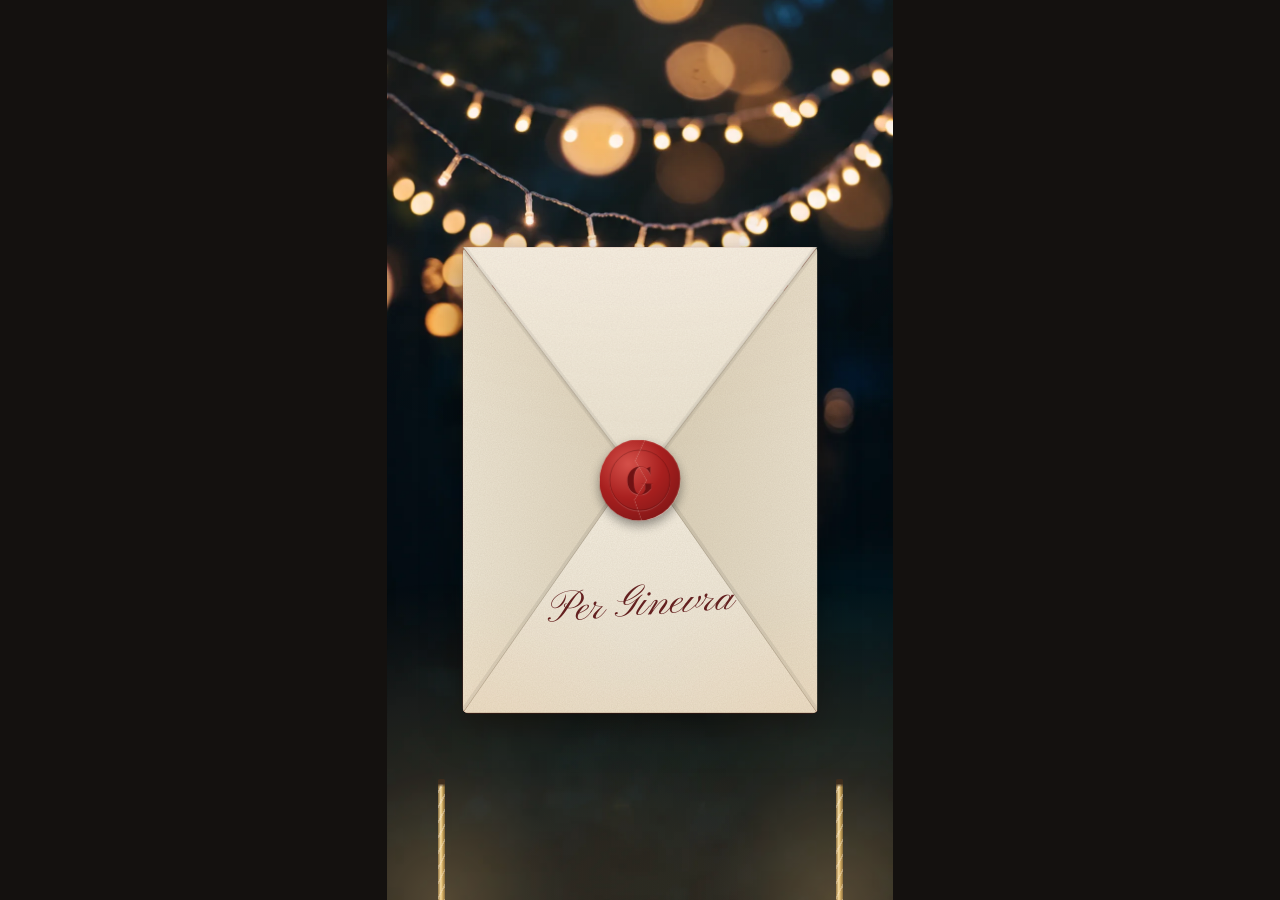
==== commit 48d6d32a: "Installabile come app, protezioni per il telefono, "E adesso…" non copre la busta - manifest e icona" ====
--- a/index.html
+++ b/index.html
@@ -7,6 +7,8 @@
   <meta name="theme-color" content="#14110f">
   <title>Per Ginevra</title>
   <link rel="icon" href="data:,">
+  <!-- Per installarla come app sul telefono (schermo intero, verticale): vedi manifest.webmanifest -->
+  <link rel="manifest" href="manifest.webmanifest">
   <link rel="preload" href="assets/fonts/pinyon-script.woff2" as="font" type="font/woff2" crossorigin>
   <link rel="preload" href="assets/fonts/bodoni-moda.woff2" as="font" type="font/woff2" crossorigin>
   <link rel="stylesheet" href="css/base.css">
--- a/css/scenes.css
+++ b/css/scenes.css
@@ -2942,13 +2942,14 @@
   text-shadow: 0 0 4cqw rgba(231, 190, 110, 0.35);
   opacity: 0;
   transform: translateY(2cqw);
-  transition: opacity 1s ease, transform 1.4s ease;
+  transition: opacity 0.45s ease, transform 0.45s ease; /* se ne va svelta, prima della busta */
   pointer-events: none;
 }
 
 .is-preludio .regalo__preludio {
   opacity: 1;
   transform: none;
+  transition: opacity 1s ease, transform 1.4s ease; /* arriva piano */
 }
 
 /* Il fascio di luce: un cono caldo che cade dall'alto sulla busta, con la sua pozza. */
